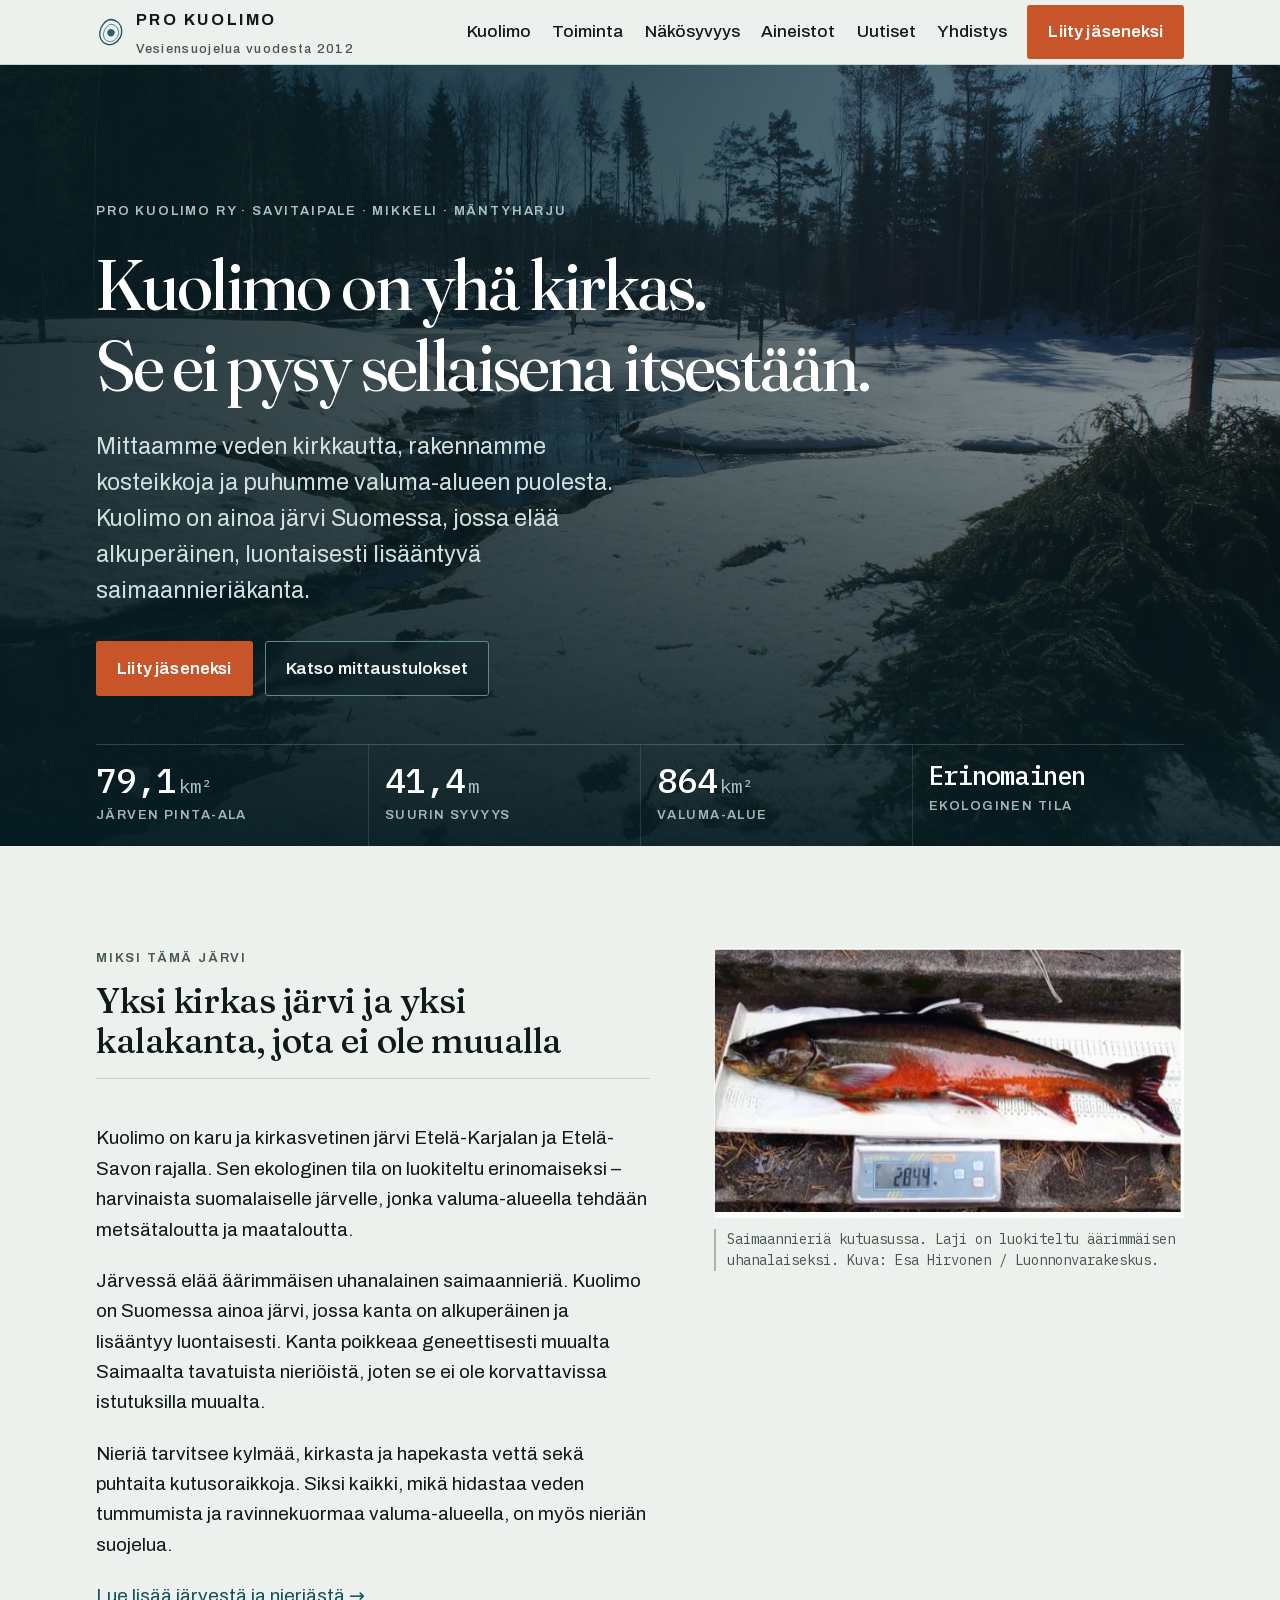
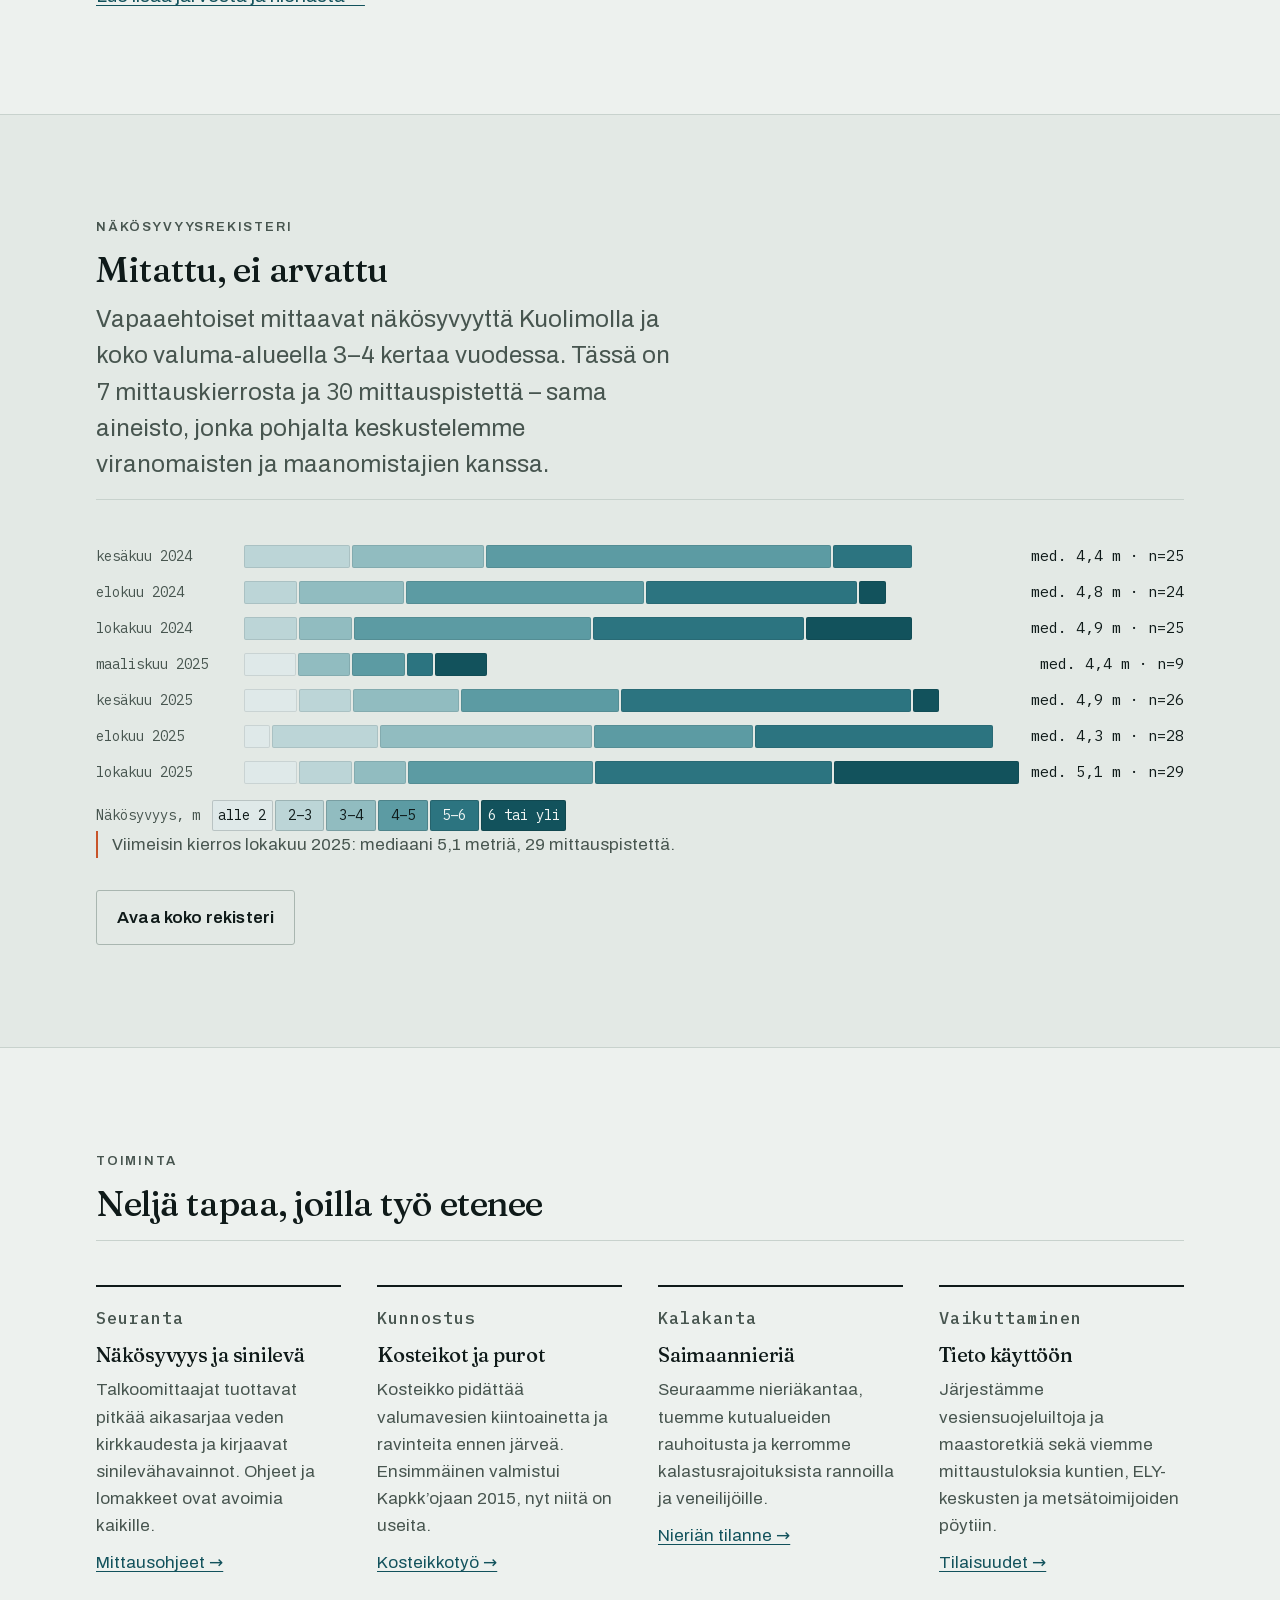
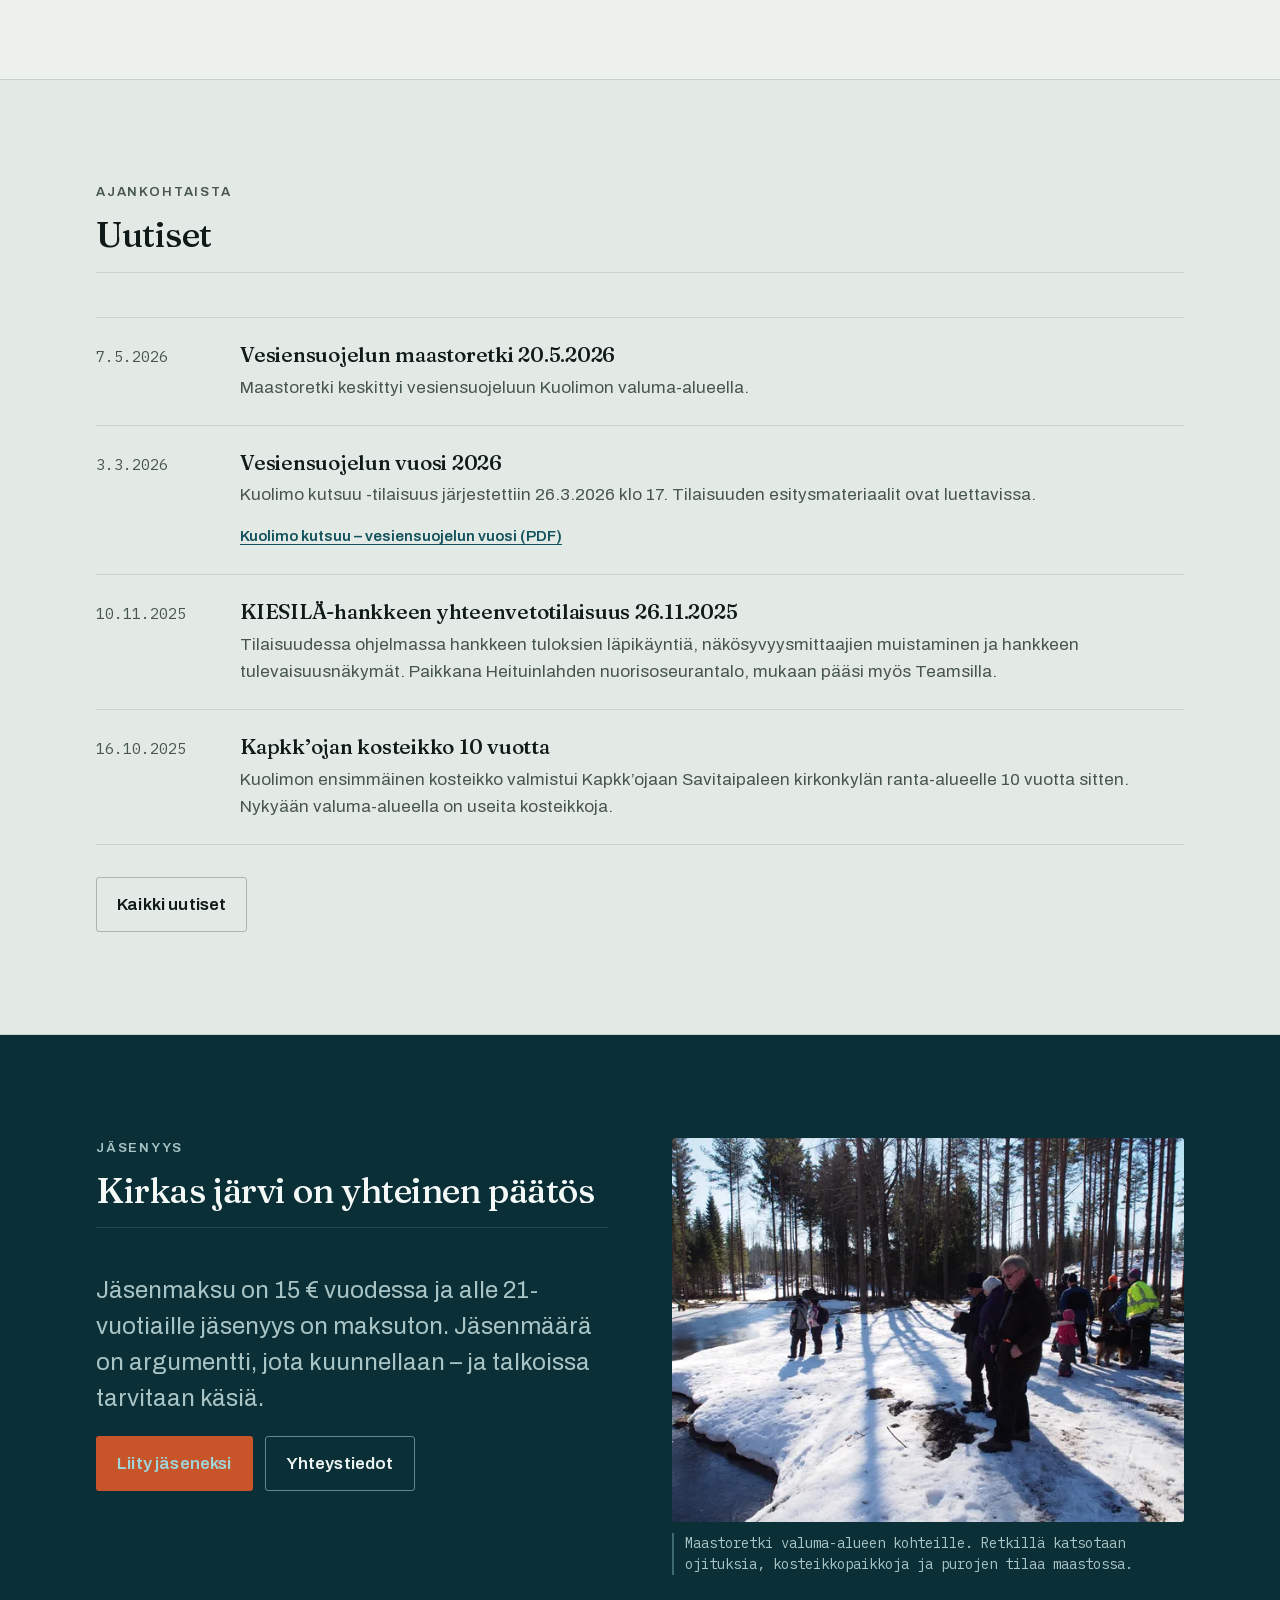
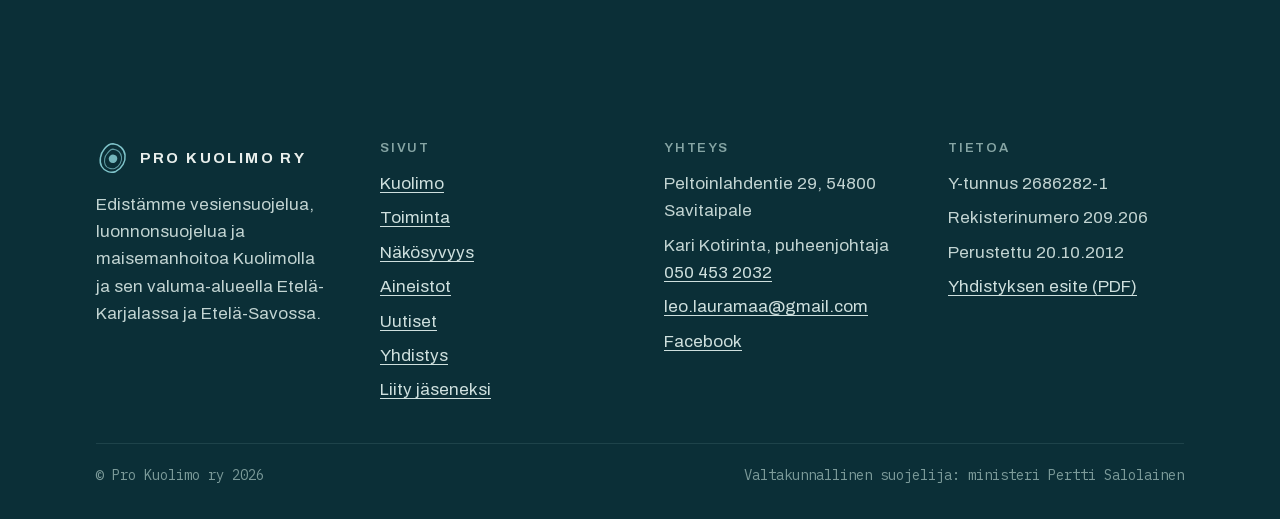
==== index.html @ 618afde6 "Uudistettu prokuolimo.fi staattisena sivustona Pro Kuolimo ry:n verkkosivusto toteutettu käsin kirjo" ====
<!doctype html>
<html lang="fi">
<head>
<meta charset="utf-8">
<meta name="viewport" content="width=device-width, initial-scale=1">
<title>Pro Kuolimo ry – vesiensuojelua Kuolimolla</title>
<meta name="description" content="Pro Kuolimo ry on vapaaehtoisyhdistys, joka mittaa, kunnostaa ja puolustaa Kuolimoa ja sen valuma-aluetta. Järvessä elää Suomen ainoa luontaisesti lisääntyvä alkuperäinen saimaannieriäkanta.">
<link rel="canonical" href="https://prokuolimo.fi/">
<meta name="theme-color" content="#edf1ee" media="(prefers-color-scheme: light)">
<meta name="theme-color" content="#0d1412" media="(prefers-color-scheme: dark)">
<meta property="og:type" content="website">
<meta property="og:locale" content="fi_FI">
<meta property="og:site_name" content="Pro Kuolimo ry">
<meta property="og:title" content="Pro Kuolimo ry – vesiensuojelua Kuolimolla">
<meta property="og:description" content="Mittaamme näkösyvyyttä, rakennamme kosteikkoja ja pidämme ääntä Kuolimon puolesta. Liity jäseneksi.">
<meta property="og:image" content="https://prokuolimo.fi/assets/img/og-kuva.jpg">
<meta property="og:url" content="https://prokuolimo.fi/">
<link rel="icon" href="assets/favicon.svg" type="image/svg+xml">
<link rel="preload" href="assets/fonts/fraunces-var-latin.woff2" as="font" type="font/woff2" crossorigin>
<link rel="preload" href="assets/fonts/archivo-var-latin.woff2" as="font" type="font/woff2" crossorigin>
<link rel="stylesheet" href="assets/css/site.css">
<script type="module" src="assets/js/site.js"></script>
<script type="module" src="assets/js/uutiset.js"></script>
<script type="module" src="assets/js/nakosyvyys.js"></script>
</head>
<body>
<site-header></site-header>
<noscript>
  <nav class="wrap noscript-nav" aria-label="Päävalikko">
    <a href="kuolimo.html">Kuolimo</a> ·
    <a href="toiminta.html">Toiminta</a> ·
    <a href="nakosyvyys.html">Näkösyvyys</a> ·
    <a href="aineistot.html">Aineistot</a> ·
    <a href="uutiset.html">Uutiset</a> ·
    <a href="yhdistys.html">Yhdistys</a> ·
    <a href="liity.html">Liity jäseneksi</a>
  </nav>
</noscript>

<main id="main">

  <section class="hero">
    <div class="hero__media">
      <img src="assets/img/puro-talvi-1600.webp"
           srcset="assets/img/puro-talvi-600.webp 600w, assets/img/puro-talvi-1000.webp 1000w, assets/img/puro-talvi-1600.webp 1600w"
           sizes="100vw" width="1600" height="1200"
           alt="Sula puro kiertää lumisen metsän läpi Kuolimon valuma-alueella." fetchpriority="high">
    </div>
    <div class="wrap hero__inner">
      <p class="label hero__eyebrow">Pro Kuolimo ry · Savitaipale · Mikkeli · Mäntyharju</p>
      <h1>Kuolimo on yhä kirkas.<br>Se ei pysy sellaisena itsestään.</h1>
      <p class="hero__lead">Mittaamme veden kirkkautta, rakennamme kosteikkoja ja puhumme
        valuma-alueen puolesta. Kuolimo on ainoa järvi Suomessa, jossa elää alkuperäinen,
        luontaisesti lisääntyvä saimaannieriäkanta.</p>
      <div class="btn-row">
        <a class="btn btn--primary" href="liity.html">Liity jäseneksi</a>
        <a class="btn btn--ghost" href="nakosyvyys.html">Katso mittaustulokset</a>
      </div>
    </div>
    <div class="wrap">
      <div class="readout">
        <div class="readout__cell">
          <p class="readout__value">79,1<small>km²</small></p>
          <span class="readout__key">Järven pinta-ala</span>
        </div>
        <div class="readout__cell">
          <p class="readout__value">41,4<small>m</small></p>
          <span class="readout__key">Suurin syvyys</span>
        </div>
        <div class="readout__cell">
          <p class="readout__value">864<small>km²</small></p>
          <span class="readout__key">Valuma-alue</span>
        </div>
        <div class="readout__cell">
          <p class="readout__value readout__value--word">Erinomainen</p>
          <span class="readout__key">Ekologinen tila</span>
        </div>
      </div>
    </div>
  </section>

  <section class="band">
    <div class="wrap split">
      <div class="stack">
        <div class="head">
          <p class="label">Miksi tämä järvi</p>
          <h2>Yksi kirkas järvi ja yksi kalakanta, jota ei ole muualla</h2>
        </div>
        <div class="prose">
          <p>Kuolimo on karu ja kirkasvetinen järvi Etelä-Karjalan ja Etelä-Savon rajalla.
            Sen ekologinen tila on luokiteltu erinomaiseksi – harvinaista suomalaiselle
            järvelle, jonka valuma-alueella tehdään metsätaloutta ja maataloutta.</p>
          <p>Järvessä elää äärimmäisen uhanalainen saimaannieriä. Kuolimo on Suomessa ainoa
            järvi, jossa kanta on alkuperäinen ja lisääntyy luontaisesti. Kanta poikkeaa
            geneettisesti muualta Saimaalta tavatuista nieriöistä, joten se ei ole
            korvattavissa istutuksilla muualta.</p>
          <p>Nieriä tarvitsee kylmää, kirkasta ja hapekasta vettä sekä puhtaita
            kutusoraikkoja. Siksi kaikki, mikä hidastaa veden tummumista ja
            ravinnekuormaa valuma-alueella, on myös nieriän suojelua.</p>
          <p><a href="kuolimo.html">Lue lisää järvestä ja nieriästä →</a></p>
        </div>
      </div>
      <figure class="figure reveal">
        <img src="assets/img/saimaannieria-1000.webp"
             srcset="assets/img/saimaannieria-600.webp 549w, assets/img/saimaannieria-1000.webp 1000w"
             sizes="(min-width: 52rem) 34vw, 100vw" width="549" height="315" loading="lazy"
             alt="Saimaannieriä kutuasussaan mittanauhan päällä, kylki hehkuu punaisena.">
        <figcaption>Saimaannieriä kutuasussa. Laji on luokiteltu äärimmäisen
          uhanalaiseksi. Kuva: Esa Hirvonen / Luonnonvarakeskus.</figcaption>
      </figure>
    </div>
  </section>

  <section class="band band--tint" id="mittaukset">
    <div class="wrap">
      <div class="head">
        <p class="label">Näkösyvyysrekisteri</p>
        <h2>Mitattu, ei arvattu</h2>
        <p class="lead">Vapaaehtoiset mittaavat näkösyvyyttä Kuolimolla ja koko valuma-alueella
          3–4 kertaa vuodessa. Tässä on <span class="num" data-ns-luku="kierroksia">7</span> mittauskierrosta
          ja <span class="num" data-ns-luku="pisteet">30</span> mittauspistettä – sama aineisto, jonka
          pohjalta keskustelemme viranomaisten ja maanomistajien kanssa.</p>
      </div>
      <div data-nakosyvyys-preview>
        <p class="status" data-status>Ladataan mittaustuloksia…</p>
        <noscript><p class="status">Mittaustulokset vaativat JavaScriptin.
          <a href="https://prokuolimo.fi/wp-content/uploads/2025/11/2025-11-19-Pro-Kuolimo-näkösyvyysmittaustulokset.pdf">Lataa tulokset PDF-muodossa.</a></p></noscript>
      </div>
      <p class="btn-row" style="margin-top:2rem">
        <a class="btn btn--ghost" href="nakosyvyys.html">Avaa koko rekisteri</a>
      </p>
    </div>
  </section>

  <section class="band">
    <div class="wrap">
      <div class="head">
        <p class="label">Toiminta</p>
        <h2>Neljä tapaa, joilla työ etenee</h2>
      </div>
      <div class="cols">
        <article class="card reveal">
          <p class="card__num">Seuranta</p>
          <h3>Näkösyvyys ja sinilevä</h3>
          <p>Talkoomittaajat tuottavat pitkää aikasarjaa veden kirkkaudesta ja kirjaavat
            sinilevähavainnot. Ohjeet ja lomakkeet ovat avoimia kaikille.</p>
          <p><a href="nakosyvyys.html">Mittausohjeet →</a></p>
        </article>
        <article class="card reveal">
          <p class="card__num">Kunnostus</p>
          <h3>Kosteikot ja purot</h3>
          <p>Kosteikko pidättää valumavesien kiintoainetta ja ravinteita ennen järveä.
            Ensimmäinen valmistui Kapkk’ojaan 2015, nyt niitä on useita.</p>
          <p><a href="toiminta.html#kosteikot">Kosteikkotyö →</a></p>
        </article>
        <article class="card reveal">
          <p class="card__num">Kalakanta</p>
          <h3>Saimaannieriä</h3>
          <p>Seuraamme nieriäkantaa, tuemme kutualueiden rauhoitusta ja kerromme
            kalastusrajoituksista rannoilla ja veneilijöille.</p>
          <p><a href="kuolimo.html#nieria">Nieriän tilanne →</a></p>
        </article>
        <article class="card reveal">
          <p class="card__num">Vaikuttaminen</p>
          <h3>Tieto käyttöön</h3>
          <p>Järjestämme vesiensuojeluiltoja ja maastoretkiä sekä viemme mittaustuloksia
            kuntien, ELY-keskusten ja metsätoimijoiden pöytiin.</p>
          <p><a href="toiminta.html">Tilaisuudet →</a></p>
        </article>
      </div>
    </div>
  </section>

  <section class="band band--tint">
    <div class="wrap">
      <div class="head">
        <p class="label">Ajankohtaista</p>
        <h2>Uutiset</h2>
      </div>
      <div data-news data-limit="4">
        <p class="status" data-status>Ladataan uutisia…</p>
        <noscript><p class="status">Uutislista vaatii JavaScriptin.</p></noscript>
      </div>
      <p class="btn-row" style="margin-top:2rem">
        <a class="btn btn--ghost" href="uutiset.html">Kaikki uutiset</a>
      </p>
    </div>
  </section>

  <section class="band band--deep">
    <div class="wrap split split--even">
      <div class="stack">
        <div class="head head--deep">
          <p class="label">Jäsenyys</p>
          <h2>Kirkas järvi on yhteinen päätös</h2>
        </div>
        <p class="lead">Jäsenmaksu on 15 € vuodessa ja alle 21-vuotiaille jäsenyys on maksuton.
          Jäsenmäärä on argumentti, jota kuunnellaan – ja talkoissa tarvitaan käsiä.</p>
        <div class="btn-row">
          <a class="btn btn--primary" href="liity.html">Liity jäseneksi</a>
          <a class="btn btn--ghost" href="yhdistys.html">Yhteystiedot</a>
        </div>
      </div>
      <figure class="figure">
        <img src="assets/img/maastoretki-1000.webp"
             srcset="assets/img/maastoretki-600.webp 600w, assets/img/maastoretki-1000.webp 1000w, assets/img/maastoretki-1600.webp 1600w"
             sizes="(min-width: 52rem) 44vw, 100vw" width="1000" height="750" loading="lazy"
             alt="Ryhmä ihmisiä keväthangella puron varrella maastoretkellä.">
        <figcaption>Maastoretki valuma-alueen kohteille. Retkillä katsotaan
          ojituksia, kosteikkopaikkoja ja purojen tilaa maastossa.</figcaption>
      </figure>
    </div>
  </section>

</main>
<site-footer></site-footer>
</body>
</html>
---- assets/css/site.css ----
@charset "UTF-8";
/* ==========================================================================
   Pro Kuolimo ry – tyylit
   Suunnitteluperiaate: "mittauspöytäkirja". Fraunces antaa äänen, Archivo
   välittää tiedon, IBM Plex Mono esittää mitatut luvut. Väripaletti on
   yhden sävyn (vesi) sarja; nieriän kutuväri on ainoa korostus.
   ========================================================================== */

/* --- Kirjasimet ---------------------------------------------------------- */
@font-face {
  font-family: Fraunces;
  src: url("../fonts/fraunces-var-latin.woff2") format("woff2");
  font-weight: 300 900;
  font-display: swap;
  unicode-range: U+0000-00FF, U+0131, U+0152-0153, U+02BB-02BC, U+02C6, U+02DA,
    U+02DC, U+0304, U+0308, U+0329, U+2000-206F, U+20AC, U+2122, U+2191, U+2193,
    U+2212, U+2215, U+FEFF, U+FFFD;
}
@font-face {
  font-family: Fraunces;
  src: url("../fonts/fraunces-var-latinext.woff2") format("woff2");
  font-weight: 300 900;
  font-display: swap;
  unicode-range: U+0100-02BA, U+02BD-02C5, U+02C7-02CC, U+02CE-02D7, U+02DD-02FF,
    U+0304-0308, U+0329, U+1D00-1DBF, U+1E00-1E9F, U+1EF2-1EFF, U+2020, U+20A0-20AB,
    U+20AD-20C0, U+2113, U+2C60-2C7F, U+A720-A7FF;
}
@font-face {
  font-family: Archivo;
  src: url("../fonts/archivo-var-latin.woff2") format("woff2");
  font-weight: 400 700;
  font-display: swap;
  unicode-range: U+0000-00FF, U+0131, U+0152-0153, U+02BB-02BC, U+02C6, U+02DA,
    U+02DC, U+0304, U+0308, U+0329, U+2000-206F, U+20AC, U+2122, U+2191, U+2193,
    U+2212, U+2215, U+FEFF, U+FFFD;
}
@font-face {
  font-family: Archivo;
  src: url("../fonts/archivo-var-latinext.woff2") format("woff2");
  font-weight: 400 700;
  font-display: swap;
  unicode-range: U+0100-02BA, U+02BD-02C5, U+02C7-02CC, U+02CE-02D7, U+02DD-02FF,
    U+0304-0308, U+0329, U+1D00-1DBF, U+1E00-1E9F, U+1EF2-1EFF, U+2020, U+20A0-20AB,
    U+20AD-20C0, U+2113, U+2C60-2C7F, U+A720-A7FF;
}
@font-face {
  font-family: "Plex Mono";
  src: url("../fonts/plexmono-400-latin.woff2") format("woff2");
  font-weight: 400;
  font-display: swap;
  unicode-range: U+0000-00FF, U+0131, U+0152-0153, U+02BB-02BC, U+02C6, U+02DA,
    U+02DC, U+0304, U+0308, U+0329, U+2000-206F, U+20AC, U+2122, U+2191, U+2193,
    U+2212, U+2215, U+FEFF, U+FFFD;
}
@font-face {
  font-family: "Plex Mono";
  src: url("../fonts/plexmono-400-latinext.woff2") format("woff2");
  font-weight: 400;
  font-display: swap;
  unicode-range: U+0100-02BA, U+02BD-02C5, U+02C7-02CC, U+02CE-02D7, U+02DD-02FF,
    U+0304-0308, U+0329, U+1D00-1DBF, U+1E00-1E9F, U+1EF2-1EFF, U+2020, U+20A0-20AB,
    U+20AD-20C0, U+2113, U+2C60-2C7F, U+A720-A7FF;
}
@font-face {
  font-family: "Plex Mono";
  src: url("../fonts/plexmono-500-latin.woff2") format("woff2");
  font-weight: 500;
  font-display: swap;
  unicode-range: U+0000-00FF, U+0131, U+0152-0153, U+02BB-02BC, U+02C6, U+02DA,
    U+02DC, U+0304, U+0308, U+0329, U+2000-206F, U+20AC, U+2122, U+2191, U+2193,
    U+2212, U+2215, U+FEFF, U+FFFD;
}
@font-face {
  font-family: "Plex Mono";
  src: url("../fonts/plexmono-500-latinext.woff2") format("woff2");
  font-weight: 500;
  font-display: swap;
  unicode-range: U+0100-02BA, U+02BD-02C5, U+02C7-02CC, U+02CE-02D7, U+02DD-02FF,
    U+0304-0308, U+0329, U+1D00-1DBF, U+1E00-1E9F, U+1EF2-1EFF, U+2020, U+20A0-20AB,
    U+20AD-20C0, U+2113, U+2C60-2C7F, U+A720-A7FF;
}

/* --- Muuttujat ---------------------------------------------------------- */
:root {
  color-scheme: light dark;

  --paper: #edf1ee;
  --paper-2: #e3e9e5;
  --paper-3: #d9e1dd;
  --ink: #0f1a19;
  --ink-2: #47554f;
  --rule: #c8d2cd;
  --rule-strong: #a9b6b0;

  --water: #12525c;
  --water-hi: #0b2f37;
  --water-tint: #dfe9e9;
  --moss: #56712f;
  --nieria: #a8471f;
  --nieria-bright: #c8542a;

  /* Näkösyvyyden sävysarja, vaalea tila. Tumma = kirkkaampi vesi. */
  --b1: #dfe9e9;
  --b2: #bcd5d7;
  --b3: #91bcc0;
  --b4: #5c9ba3;
  --b5: #2c7480;
  --b6: #12525c;
  --b-on-light: #0f1a19;
  --b-on-dark: #f2f6f4;
  --b1-fg: var(--b-on-light);
  --b2-fg: var(--b-on-light);
  --b3-fg: var(--b-on-light);
  --b4-fg: var(--b-on-light);
  --b5-fg: var(--b-on-dark);
  --b6-fg: var(--b-on-dark);

  --serif: Fraunces, "Iowan Old Style", Palatino, Georgia, serif;
  --sans: Archivo, system-ui, -apple-system, "Segoe UI", Roboto, sans-serif;
  --mono: "Plex Mono", ui-monospace, "SF Mono", Menlo, Consolas, monospace;

  /* Kokoportaikko on mitoitettu iäkkäämmälle lukijalle: leipäteksti 19 px ja
     pienin käytetty koko 14 px. Sujuvien kokojen keskiarvossa on aina
     rem-osa, jotta otsikot kasvavat myös silloin, kun käyttäjä suurentaa
     selaimen fonttikokoa – pelkkä vw jäisi käyttäjän asetuksesta riippumatta
     samaksi. */
  --fs-display: clamp(2.5rem, 1.65rem + 3.7vw, 4.5rem);
  --fs-h1: clamp(2.05rem, 1.45rem + 2.4vw, 3.05rem);
  --fs-h2: clamp(1.6rem, 1.25rem + 1.5vw, 2.25rem);
  --fs-h3: 1.35rem;
  --fs-body: 1.1875rem;
  --fs-small: 1.0625rem;
  --fs-micro: 0.875rem;
  --fs-label: 0.8125rem;

  --wrap: 74rem;
  --prose: 36rem;
  --gutter: clamp(1.25rem, 5vw, 3rem);
  --band-space: clamp(3.5rem, 8vw, 6.5rem);
  --radius: 3px;
  --shadow: 0 1px 2px rgb(11 47 55 / 6%), 0 8px 24px -12px rgb(11 47 55 / 18%);
}

@media (prefers-color-scheme: dark) {
  :root {
    --paper: #0d1412;
    --paper-2: #131c1a;
    --paper-3: #1a2523;
    --ink: #e8ece7;
    --ink-2: #9aa8a2;
    --rule: #26332e;
    --rule-strong: #3a4a44;

    --water: #6fb4bb;
    --water-hi: #071c21;
    --water-tint: #132a2c;
    --moss: #9ab86a;
    --nieria: #e8916a;
    --nieria-bright: #ef9c76;

    --b1: #1b2b2c;
    --b2: #23474b;
    --b3: #2f6a71;
    --b4: #479098;
    --b5: #6fb4bb;
    --b6: #a3d5d9;
    --b-on-light: #08181a;
    --b-on-dark: #e8ece7;
    --b1-fg: var(--b-on-dark);
    --b2-fg: var(--b-on-dark);
    --b3-fg: var(--b-on-dark);
    --b4-fg: var(--b-on-light);
    --b5-fg: var(--b-on-light);
    --b6-fg: var(--b-on-light);

    --shadow: 0 1px 2px rgb(0 0 0 / 40%), 0 8px 24px -12px rgb(0 0 0 / 60%);
  }
}

/* --- Perusta ------------------------------------------------------------ */
*,
*::before,
*::after {
  box-sizing: border-box;
}

html {
  /* Huom. text-size-adjust on jätetty tarkoituksella määrittelemättä.
     Arvo 100% estäisi Android-Chromen käyttäjäasetuksen "tekstin koko",
     eikä iOS kasvata tekstiä automaattisesti, koska sivulla on
     width=device-width -viewport. Näin selaimen fonttikoon säätö toimii. */
  scroll-behavior: smooth;
  scroll-padding-top: 6rem;
}

body {
  margin: 0;
  background: var(--paper);
  color: var(--ink);
  font-family: var(--sans);
  font-size: var(--fs-body);
  line-height: 1.6;
  overflow-wrap: anywhere;
  font-synthesis-weight: none;
  -webkit-font-smoothing: antialiased;
}

img,
svg {
  max-width: 100%;
  height: auto;
  display: block;
}

a {
  color: var(--water);
  text-decoration-thickness: 1px;
  text-underline-offset: 0.18em;
}

a:hover {
  color: var(--nieria);
}

:focus-visible {
  outline: 2px solid var(--nieria-bright);
  outline-offset: 2px;
  border-radius: 2px;
}

h1,
h2,
h3,
h4 {
  font-family: var(--serif);
  font-weight: 500;
  font-variation-settings: "opsz" 48, "SOFT" 24, "WONK" 0;
  line-height: 1.12;
  letter-spacing: -0.012em;
  text-wrap: balance;
  margin: 0;
}

h1 {
  font-size: var(--fs-h1);
}
h2 {
  font-size: var(--fs-h2);
}
h3 {
  font-size: var(--fs-h3);
  font-variation-settings: "opsz" 18, "SOFT" 20, "WONK" 0;
  line-height: 1.25;
}

p {
  margin: 0;
}

/* Mitatut luvut, päivämäärät ja tunnukset ovat aina mittarin äänellä. */
.num {
  font-family: var(--mono);
  font-variant-numeric: tabular-nums;
  font-feature-settings: "zero" 1;
  letter-spacing: -0.02em;
}

.label {
  font-family: var(--sans);
  font-size: var(--fs-label);
  font-weight: 600;
  letter-spacing: 0.14em;
  text-transform: uppercase;
  color: var(--ink-2);
  margin: 0;
}

.lead {
  font-size: clamp(1.25rem, 1.1rem + 0.7vw, 1.5rem);
  line-height: 1.5;
  color: var(--ink-2);
}

.skip {
  position: absolute;
  left: -9999px;
  top: 0;
  z-index: 100;
  background: var(--nieria-bright);
  color: #fff;
  padding: 0.6rem 1rem;
  font-weight: 600;
}
.skip:focus {
  left: 0;
}

/* --- Rakenne ------------------------------------------------------------ */
.wrap {
  width: 100%;
  max-width: var(--wrap);
  margin-inline: auto;
  padding-inline: var(--gutter);
}

.band {
  padding-block: var(--band-space);
}

.band--tight {
  padding-block: clamp(2.25rem, 5vw, 3.5rem);
}

.band--tint {
  background: var(--paper-2);
}

.band--deep {
  background: var(--water-hi);
  color: #e9efec;
}

.band--deep h1,
.band--deep h2,
.band--deep h3 {
  color: #f4f8f6;
}

.band--deep .label,
.band--deep .lead {
  color: #a9c4c4;
}

.band--deep a {
  color: #9fd4d8;
}

.band--deep a:hover {
  color: var(--nieria-bright);
}

.band + .band--tint,
.band--tint + .band {
  border-top: 1px solid var(--rule);
}

/* Tummalla vesipohjalla samat komponentit tarvitsevat vaaleat sävyt. */
.band--deep .figure figcaption,
.band--deep .note,
.band--deep .status,
.band--deep .card p {
  color: #a9c4c4;
}

.band--deep .figure figcaption {
  border-left-color: #3d6a70;
}

.band--deep .card {
  border-top-color: #7fc4ca;
}

.band--deep .facts,
.band--deep .facts > div {
  border-color: #1e434a;
}

.band--deep .facts dt {
  color: #9fb8b7;
}

.pagehead a {
  color: #9fd4d8;
}

.pagehead a:hover {
  color: var(--nieria-bright);
}

.prose {
  max-width: var(--prose);
}

.prose {
  hyphens: auto;
}

.prose > * + * {
  margin-top: 1.1em;
}

.prose h2,
.prose h3 {
  margin-top: 2em;
}

.prose ul,
.prose ol {
  padding-left: 1.2em;
}

.prose li + li {
  margin-top: 0.4em;
}

/* Osion otsikkorivi: pieni tunniste + otsikko + hiusviiva. */
.head {
  display: grid;
  gap: 0.7rem;
  padding-bottom: 1.1rem;
  border-bottom: 1px solid var(--rule);
  margin-bottom: clamp(1.75rem, 4vw, 2.75rem);
}

.head--deep {
  border-bottom-color: #24484f;
}

.head > .lead {
  max-width: var(--prose);
}

/* --- Painikkeet --------------------------------------------------------- */
.btn {
  display: inline-flex;
  align-items: center;
  gap: 0.5rem;
  padding: 0.8rem 1.25rem;
  font-family: var(--sans);
  font-size: var(--fs-small);
  font-weight: 600;
  letter-spacing: 0.01em;
  text-decoration: none;
  border: 1px solid transparent;
  border-radius: var(--radius);
  cursor: pointer;
  transition: background-color 0.15s, border-color 0.15s, color 0.15s;
}

.btn--primary {
  background: var(--nieria-bright);
  color: #fff;
}

.btn--primary:hover {
  background: var(--nieria);
  color: #fff;
}

.btn--ghost {
  border-color: var(--rule-strong);
  color: var(--ink);
  background: transparent;
}

.btn--ghost:hover {
  border-color: var(--ink);
  color: var(--ink);
  background: var(--paper-3);
}

.band--deep .btn--ghost,
.hero .btn--ghost,
.pagehead .btn--ghost {
  border-color: #5d8a90;
  color: #eef4f2;
}

.band--deep .btn--ghost:hover,
.hero .btn--ghost:hover,
.pagehead .btn--ghost:hover {
  border-color: #9fd4d8;
  color: #fff;
  background: rgb(255 255 255 / 8%);
}

/* Hero-painike on valokuvan päällä, joten se tarvitsee oman pohjansa. */
.hero .btn--ghost {
  background: rgb(6 28 33 / 42%);
  backdrop-filter: blur(2px);
}

.hero .btn--ghost:hover {
  background: rgb(6 28 33 / 62%);
}

.btn-row {
  display: flex;
  flex-wrap: wrap;
  gap: 0.75rem;
}

/* --- Yläpalkki ---------------------------------------------------------- */
.topbar {
  position: sticky;
  top: 0;
  z-index: 40;
  background: color-mix(in srgb, var(--paper) 88%, transparent);
  backdrop-filter: saturate(1.4) blur(10px);
  border-bottom: 1px solid var(--rule);
}

.topbar__inner {
  display: flex;
  flex-wrap: wrap;
  align-items: center;
  gap: 1rem;
  min-height: 4rem;
}

.brand {
  display: inline-flex;
  align-items: center;
  gap: 0.6rem;
  text-decoration: none;
  color: var(--ink);
  margin-right: auto;
  min-width: 0;
}

.brand__mark {
  width: 30px;
  height: 30px;
  flex: none;
  color: var(--water);
}

.brand__name {
  font-family: var(--sans);
  font-size: 1rem;
  font-weight: 700;
  letter-spacing: 0.16em;
  text-transform: uppercase;
  line-height: 1;
}

.brand__sub {
  display: block;
  font-size: 0.8125rem;
  font-weight: 500;
  letter-spacing: 0.1em;
  color: var(--ink-2);
  margin-top: 0.25rem;
}

@media (max-width: 26rem) {
  .brand__sub {
    display: none;
  }
}

.nav {
  display: flex;
  flex-wrap: wrap;
  align-items: center;
  gap: 0.15rem;
}

.nav__link {
  padding: 0.55rem 0.6rem;
  font-size: var(--fs-small);
  font-weight: 500;
  color: var(--ink);
  text-decoration: none;
  border-radius: var(--radius);
  white-space: nowrap;
}

.nav__link:hover {
  background: var(--paper-3);
  color: var(--ink);
}

.nav__link[aria-current="page"] {
  color: var(--water);
  font-weight: 700;
  box-shadow: inset 0 -2px 0 var(--nieria-bright);
}

.nav__cta {
  margin-left: 0.5rem;
}

.nav-toggle {
  display: none;
  align-items: center;
  gap: 0.45rem;
  padding: 0.5rem 0.7rem;
  font-family: var(--sans);
  font-size: 0.9375rem;
  font-weight: 600;
  letter-spacing: 0.08em;
  text-transform: uppercase;
  background: transparent;
  color: var(--ink);
  border: 1px solid var(--rule-strong);
  border-radius: var(--radius);
  cursor: pointer;
}

.nav-toggle__bars {
  display: grid;
  gap: 3px;
  width: 14px;
}

.nav-toggle__bars i {
  display: block;
  height: 1.5px;
  background: currentcolor;
}

@media (max-width: 64rem) {
  .nav-toggle {
    display: inline-flex;
  }

  .nav {
    display: none;
    position: absolute;
    inset-inline: 0;
    top: 100%;
    flex-direction: column;
    align-items: stretch;
    gap: 0;
    padding: 0.5rem var(--gutter) 1.25rem;
    background: var(--paper);
    border-bottom: 1px solid var(--rule);
    box-shadow: var(--shadow);
  }

  .nav[data-open="true"] {
    display: flex;
  }

  .nav__link {
    padding: 0.8rem 0.25rem;
    font-size: 1.1875rem;
    border-bottom: 1px solid var(--rule);
    border-radius: 0;
  }

  .nav__link[aria-current="page"] {
    box-shadow: none;
    border-left: 3px solid var(--nieria-bright);
    padding-left: 0.7rem;
  }

  .nav__cta {
    margin: 1rem 0 0;
    justify-content: center;
  }
}

.noscript-nav {
  padding: 0.75rem 0;
  font-size: var(--fs-small);
}

/* --- Hero --------------------------------------------------------------- */
.hero {
  position: relative;
  isolation: isolate;
  background: var(--water-hi);
  color: #eef4f2;
  overflow: clip;
}

.hero__media {
  position: absolute;
  inset: 0;
  z-index: -2;
}

.hero__media img {
  width: 100%;
  height: 100%;
  object-fit: cover;
  object-position: 50% 62%;
}

.hero::after {
  content: "";
  position: absolute;
  inset: 0;
  z-index: -1;
  background: linear-gradient(
      100deg,
      rgb(6 28 33 / 88%) 0%,
      rgb(6 28 33 / 72%) 42%,
      rgb(6 28 33 / 40%) 100%
    ),
    linear-gradient(to top, rgb(6 28 33 / 85%) 0%, rgb(6 28 33 / 0%) 55%);
}

.hero__inner {
  padding-block: clamp(4rem, 12vw, 8.5rem) clamp(2rem, 4vw, 3rem);
}

.hero__eyebrow {
  color: #a9c4c4;
  margin-bottom: 1.4rem;
}

.hero h1 {
  font-size: var(--fs-display);
  font-variation-settings: "opsz" 120, "SOFT" 28, "WONK" 0;
  font-weight: 450;
  letter-spacing: -0.022em;
  max-width: 30ch;
  color: #fff;
}

.hero h1 em {
  font-style: normal;
  color: #ffd0b8;
}

.hero__lead {
  max-width: 44ch;
  margin-top: 1.5rem;
  font-size: clamp(1.2rem, 1.05rem + 0.7vw, 1.45rem);
  line-height: 1.55;
  color: #cfe0de;
}

.hero .btn-row {
  margin-top: 2rem;
}

/* Mittarivi hero-kuvan alla: järven tunnusluvut mittarin äänellä. */
.readout {
  border-top: 1px solid rgb(255 255 255 / 18%);
  display: grid;
  grid-template-columns: repeat(auto-fit, minmax(min(9.5rem, 100%), 1fr));
}

.readout__cell {
  padding: 1.1rem 0 1.25rem;
  border-left: 1px solid rgb(255 255 255 / 12%);
  padding-left: 1rem;
}

.readout__cell:first-child {
  border-left: 0;
  padding-left: 0;
}

.readout__value {
  font-family: var(--mono);
  font-size: clamp(1.5rem, 1.1rem + 1.7vw, 2.15rem);
  font-weight: 500;
  line-height: 1;
  color: #fff;
  letter-spacing: -0.03em;
}

.readout__value small {
  font-size: 0.55em;
  font-weight: 400;
  color: #a9c4c4;
  margin-left: 0.15em;
  letter-spacing: 0;
}

/* Kahden sarakkeen ladonnassa erottimet piirretään riveittäin, jotta
   toisen rivin ensimmäinen luku ei näytä sisennetyltä. */
@media (max-width: 40rem) {
  .readout {
    grid-template-columns: repeat(2, minmax(0, 1fr));
  }
  .readout__cell:nth-child(odd) {
    border-left: 0;
    padding-left: 0;
  }
  .readout__cell:nth-child(n + 3) {
    border-top: 1px solid rgb(255 255 255 / 12%);
    padding-top: 1rem;
  }
}

.readout__key {
  display: block;
  margin-top: 0.5rem;
  font-size: 0.8125rem;
  font-weight: 600;
  letter-spacing: 0.11em;
  text-transform: uppercase;
  color: #9fb8b7;
}

/* overflow-wrap: anywhere on leipätekstin turva, mutta lyhyet tunnisteet,
   painikkeiden tekstit ja mitatut luvut eivät saa katketa keskeltä sanaa. */
.nav-toggle,
.brand__name,
.label,
.num,
.readout__value,
.round__stat,
.tier__price,
.record td,
.record th {
  overflow-wrap: normal;
  hyphens: none;
}

/* Sanamuotoinen lukema ei tarvitse samaa optista kokoa kuin numero. */
.readout__value--word {
  font-size: clamp(1.15rem, 0.9rem + 1vw, 1.6rem);
}

/* Sivun sisäotsikko ilman kuvaa. */
.pagehead {
  background: var(--water-hi);
  color: #e9efec;
  padding-block: clamp(2.75rem, 7vw, 4.5rem);
}

.pagehead .label {
  color: #a9c4c4;
}

.pagehead h1 {
  color: #fff;
  margin-top: 0.9rem;
  max-width: 26ch;
  font-variation-settings: "opsz" 72, "SOFT" 26, "WONK" 0;
}

.pagehead .lead {
  color: #cfe0de;
  max-width: 48ch;
  margin-top: 1.1rem;
}

/* --- Kuvat -------------------------------------------------------------- */
.figure {
  margin: 0;
}

.figure img {
  width: 100%;
  border-radius: var(--radius);
}

.figure figcaption {
  margin-top: 0.7rem;
  font-family: var(--mono);
  font-size: var(--fs-micro);
  line-height: 1.5;
  color: var(--ink-2);
  padding-left: 0.7rem;
  border-left: 2px solid var(--rule-strong);
}

/* --- Palstat ------------------------------------------------------------ */
.split {
  display: grid;
  gap: clamp(2rem, 5vw, 4rem);
  align-items: start;
}

@media (min-width: 52rem) {
  .split {
    grid-template-columns: minmax(0, 1fr) minmax(0, 0.85fr);
  }
  .split--even {
    grid-template-columns: repeat(2, minmax(0, 1fr));
  }
  .split--flip > :first-child {
    order: 2;
  }
}

.cols {
  display: grid;
  gap: clamp(1.5rem, 3vw, 2.25rem);
  grid-template-columns: repeat(auto-fit, minmax(min(15rem, 100%), 1fr));
}

/* --- Kortit ------------------------------------------------------------- */
.card {
  display: flex;
  flex-direction: column;
  gap: 0.6rem;
  padding-top: 1.1rem;
  border-top: 2px solid var(--ink);
}

.card h3 {
  font-size: 1.25rem;
}

.card p {
  color: var(--ink-2);
  font-size: var(--fs-small);
}

.card ul {
  margin: 0;
  padding-left: 1.1em;
  font-size: var(--fs-small);
  color: var(--ink-2);
}

.card li + li {
  margin-top: 0.35em;
}

.card__num {
  font-family: var(--mono);
  font-size: var(--fs-micro);
  font-weight: 500;
  color: var(--nieria);
  letter-spacing: 0.06em;
}

/* --- Faktalista (määritelmälista) --------------------------------------- */
.facts {
  margin: 0;
  border-top: 1px solid var(--rule);
}

.facts > div {
  display: grid;
  grid-template-columns: minmax(0, 12rem) 1fr;
  gap: 0.5rem 1.5rem;
  padding: 0.7rem 0;
  border-bottom: 1px solid var(--rule);
}

.facts dt {
  font-size: var(--fs-small);
  font-weight: 600;
  color: var(--ink-2);
}

.facts dd {
  margin: 0;
  font-size: var(--fs-small);
}

.facts dd .num {
  font-size: 1rem;
}

@media (max-width: 34rem) {
  .facts > div {
    grid-template-columns: 1fr;
    gap: 0.15rem;
  }
}

/* --- Uutiset ------------------------------------------------------------ */
.newslist {
  list-style: none;
  margin: 0;
  padding: 0;
  border-top: 1px solid var(--rule);
}

.newslist > li {
  border-bottom: 1px solid var(--rule);
}

.news {
  display: grid;
  gap: 0.4rem 2rem;
  padding: 1.5rem 0;
}

@media (min-width: 46rem) {
  .news {
    grid-template-columns: minmax(0, 7rem) 1fr;
  }
}

.news__date {
  font-family: var(--mono);
  font-size: 0.9375rem;
  color: var(--ink-2);
  padding-top: 0.2rem;
  white-space: nowrap;
}

.news__title {
  font-size: 1.3rem;
  font-variation-settings: "opsz" 20, "SOFT" 22, "WONK" 0;
}

.news__body {
  color: var(--ink-2);
  font-size: var(--fs-small);
  margin-top: 0.35rem;
}

.news__links {
  display: flex;
  flex-wrap: wrap;
  gap: 0.4rem 1.1rem;
  margin-top: 0.7rem;
  padding: 0;
  list-style: none;
}

.news__links a {
  font-size: 0.9375rem;
  font-weight: 600;
}

/* --- Aineistohaku ------------------------------------------------------- */
.filters {
  display: flex;
  flex-wrap: wrap;
  gap: 0.75rem;
  align-items: end;
  margin-bottom: 1.75rem;
}

.field {
  display: grid;
  gap: 0.35rem;
  min-width: 0;
  flex: 1 1 14rem;
}

.field > span {
  font-size: var(--fs-label);
  font-weight: 600;
  letter-spacing: 0.12em;
  text-transform: uppercase;
  color: var(--ink-2);
}

.field input,
.field select {
  font-family: var(--sans);
  font-size: var(--fs-small);
  padding: 0.55rem 0.7rem;
  color: var(--ink);
  background: var(--paper);
  border: 1px solid var(--rule-strong);
  border-radius: var(--radius);
  min-width: 0;
  width: 100%;
  max-width: 22rem;
}

.filters__count {
  font-family: var(--mono);
  font-size: 0.9375rem;
  color: var(--ink-2);
  margin-left: auto;
  padding-bottom: 0.55rem;
}

.doclist {
  display: grid;
  gap: 2.25rem;
}

.docgroup h3 {
  padding-bottom: 0.6rem;
  border-bottom: 2px solid var(--ink);
}

.docgroup ul {
  list-style: none;
  margin: 0;
  padding: 0;
}

.docgroup li {
  border-bottom: 1px solid var(--rule);
}

.doc {
  display: flex;
  flex-wrap: wrap;
  align-items: baseline;
  gap: 0.3rem 0.8rem;
  padding: 0.7rem 0;
  text-decoration: none;
  color: var(--ink);
}

.doc:hover {
  color: var(--nieria);
}

.doc__name {
  flex: 1 1 20rem;
  min-width: 0;
  font-size: var(--fs-small);
  text-decoration: underline;
  text-decoration-color: var(--rule-strong);
  text-underline-offset: 0.18em;
}

.doc:hover .doc__name {
  text-decoration-color: currentcolor;
}

.doc__meta {
  font-family: var(--mono);
  font-size: 0.8125rem;
  letter-spacing: 0.06em;
  text-transform: uppercase;
  color: var(--ink-2);
  border: 1px solid var(--rule-strong);
  border-radius: 2px;
  padding: 0.05rem 0.35rem;
}

/* --- Näkösyvyysrekisteri (sivuston tunnuselementti) -------------------- */
.recordwrap {
  overflow-x: auto;
  overscroll-behavior-x: contain;
  margin-top: 1rem;
  border: 1px solid var(--rule);
  border-radius: var(--radius);
  background: var(--paper);
}

.record {
  border-collapse: separate;
  border-spacing: 2px;
  width: 100%;
  font-family: var(--mono);
  font-size: 0.9375rem;
  padding: 2px;
}

.record th {
  font-weight: 500;
  color: var(--ink-2);
  font-size: 0.8125rem;
  letter-spacing: 0.05em;
  text-transform: uppercase;
  padding: 0.4rem 0.5rem;
  text-align: center;
  white-space: nowrap;
}

.record thead th {
  vertical-align: bottom;
  border-bottom: 1px solid var(--rule);
}

.record tbody th {
  position: sticky;
  left: 0;
  background: var(--paper);
  text-align: left;
  font-weight: 500;
  color: var(--ink);
  font-size: var(--fs-micro);
  letter-spacing: 0.04em;
  padding-right: 0.75rem;
  z-index: 1;
}

.record td {
  padding: 0.4rem 0.3rem;
  text-align: center;
  min-width: 3.4rem;
  border-radius: 2px;
  font-variant-numeric: tabular-nums;
  cursor: default;
}

.record td[data-bin="1"] { background: var(--b1); color: var(--b1-fg); }
.record td[data-bin="2"] { background: var(--b2); color: var(--b2-fg); }
.record td[data-bin="3"] { background: var(--b3); color: var(--b3-fg); }
.record td[data-bin="4"] { background: var(--b4); color: var(--b4-fg); }
.record td[data-bin="5"] { background: var(--b5); color: var(--b5-fg); }
.record td[data-bin="6"] { background: var(--b6); color: var(--b6-fg); }

.record td.is-empty {
  color: var(--ink-2);
  opacity: 0.55;
  background: transparent;
}

.record td:hover:not(.is-empty) {
  box-shadow: 0 0 0 2px var(--paper), 0 0 0 3px var(--ink);
}

.record tfoot td,
.record tfoot th {
  border-top: 1px solid var(--rule);
  background: transparent;
  color: var(--ink);
  font-size: var(--fs-micro);
  padding-top: 0.6rem;
}

.scale {
  display: flex;
  flex-wrap: wrap;
  align-items: center;
  gap: 0.4rem 0.75rem;
  margin-top: 1rem;
  font-family: var(--mono);
  font-size: var(--fs-micro);
  color: var(--ink-2);
}

.scale__steps {
  display: flex;
  flex-wrap: wrap;
  gap: 2px;
}

.scale__step {
  display: grid;
  place-items: center;
  min-width: 3.1rem;
  padding: 0.25rem 0.4rem;
  border-radius: 2px;
  font-variant-numeric: tabular-nums;
  box-shadow: inset 0 0 0 1px rgb(from var(--ink) r g b / 18%);
}

.scale__step[data-bin="1"] { background: var(--b1); color: var(--b1-fg); }
.scale__step[data-bin="2"] { background: var(--b2); color: var(--b2-fg); }
.scale__step[data-bin="3"] { background: var(--b3); color: var(--b3-fg); }
.scale__step[data-bin="4"] { background: var(--b4); color: var(--b4-fg); }
.scale__step[data-bin="5"] { background: var(--b5); color: var(--b5-fg); }
.scale__step[data-bin="6"] { background: var(--b6); color: var(--b6-fg); }

/* Kierrosten yhteenvetopalkit. */
.rounds {
  display: grid;
  gap: 0.75rem;
  margin: 0;
  padding: 0;
  list-style: none;
}

.round {
  display: grid;
  grid-template-columns: minmax(0, 8.5rem) 1fr auto;
  gap: 0.75rem;
  align-items: center;
  font-size: var(--fs-small);
}

.round__name {
  font-family: var(--mono);
  font-size: var(--fs-micro);
  color: var(--ink-2);
}

.round__bar {
  display: block;
  height: 1.4rem;
}

/* Täytön leveys = kierroksen havaintomäärä suhteessa suurimpaan kierrokseen. */
.round__fill {
  display: flex;
  gap: 2px;
  height: 100%;
}

.round__seg {
  border-radius: 2px;
  box-shadow: inset 0 0 0 1px rgb(from var(--ink) r g b / 10%);
}

.round__seg[data-bin="1"] { background: var(--b1); }
.round__seg[data-bin="2"] { background: var(--b2); }
.round__seg[data-bin="3"] { background: var(--b3); }
.round__seg[data-bin="4"] { background: var(--b4); }
.round__seg[data-bin="5"] { background: var(--b5); }
.round__seg[data-bin="6"] { background: var(--b6); }

.round__stat {
  font-family: var(--mono);
  font-size: 0.9375rem;
  font-variant-numeric: tabular-nums;
  color: var(--ink);
  white-space: nowrap;
}

@media (max-width: 40rem) {
  .round {
    grid-template-columns: 1fr auto;
  }
  .round__bar {
    grid-column: 1 / -1;
  }
  .round__stat {
    white-space: normal;
  }
}

.note {
  font-size: var(--fs-small);
  color: var(--ink-2);
  padding-left: 0.9rem;
  border-left: 2px solid var(--nieria-bright);
}

.status {
  font-family: var(--mono);
  font-size: var(--fs-small);
  color: var(--ink-2);
  padding: 1.5rem 0;
}

/* --- Yhteystiedot ------------------------------------------------------- */
.people {
  list-style: none;
  margin: 0;
  padding: 0;
  border-top: 1px solid var(--rule);
}

.people li {
  display: flex;
  flex-wrap: wrap;
  gap: 0.2rem 1rem;
  align-items: baseline;
  padding: 0.65rem 0;
  border-bottom: 1px solid var(--rule);
  font-size: var(--fs-small);
}

.people strong {
  font-weight: 600;
  flex: 0 0 auto;
}

.people .role {
  color: var(--ink-2);
  flex: 1 1 8rem;
  min-width: 0;
}

.people .contact {
  font-family: var(--mono);
  font-size: 0.9375rem;
}

.linkgrid {
  display: grid;
  gap: 0.15rem 2rem;
  grid-template-columns: repeat(auto-fit, minmax(min(16rem, 100%), 1fr));
  list-style: none;
  margin: 0;
  padding: 0;
}

.linkgrid li {
  border-bottom: 1px solid var(--rule);
}

.linkgrid a {
  display: block;
  padding: 0.6rem 0;
  font-size: var(--fs-small);
  text-decoration: none;
}

.linkgrid a:hover {
  text-decoration: underline;
}

.linkgrid span {
  display: block;
  font-size: var(--fs-micro);
  color: var(--ink-2);
  font-family: var(--mono);
}

/* --- Jäsenyys ----------------------------------------------------------- */
.tiers {
  display: grid;
  gap: 1.5rem;
  grid-template-columns: repeat(auto-fit, minmax(min(14rem, 100%), 1fr));
}

.tier {
  padding: 1.4rem;
  background: var(--paper);
  border: 1px solid var(--rule);
  border-top: 3px solid var(--water);
  border-radius: var(--radius);
}

.tier--accent {
  border-top-color: var(--nieria-bright);
}

.tier__price {
  font-family: var(--mono);
  font-size: 2.25rem;
  font-weight: 500;
  line-height: 1;
  margin: 0.7rem 0 0.5rem;
  letter-spacing: -0.03em;
}

.tier p {
  font-size: var(--fs-small);
  color: var(--ink-2);
}

.payinfo {
  font-family: var(--mono);
  font-size: 1rem;
  background: var(--paper-3);
  border-radius: var(--radius);
  padding: 1rem 1.2rem;
  display: grid;
  gap: 0.4rem;
}

.payinfo b {
  font-weight: 500;
  color: var(--ink-2);
  font-size: var(--fs-micro);
  letter-spacing: 0.06em;
  text-transform: uppercase;
  display: block;
}

/* --- Alatunniste -------------------------------------------------------- */
.footer {
  background: var(--water-hi);
  color: #c2d4d2;
  padding-block: clamp(2.5rem, 6vw, 4rem) 2rem;
  font-size: var(--fs-small);
}

.footer a {
  color: #cfe0de;
}

.footer a:hover {
  color: var(--nieria-bright);
}

.footer__grid {
  display: grid;
  gap: 2rem clamp(1.5rem, 4vw, 3rem);
  grid-template-columns: repeat(auto-fit, minmax(min(13rem, 100%), 1fr));
}

.footer h2 {
  font-family: var(--sans);
  font-size: var(--fs-label);
  font-weight: 600;
  letter-spacing: 0.14em;
  text-transform: uppercase;
  color: #86a5a4;
  margin-bottom: 0.9rem;
}

.footer ul {
  list-style: none;
  margin: 0;
  padding: 0;
  display: grid;
  gap: 0.45rem;
}

.footer__mark {
  display: flex;
  align-items: center;
  gap: 0.6rem;
  color: #7fc4ca;
  margin-bottom: 1rem;
}

.footer__mark svg {
  width: 34px;
  height: 34px;
}

.footer__mark span {
  font-weight: 700;
  letter-spacing: 0.16em;
  text-transform: uppercase;
  font-size: 0.9375rem;
  color: #e9efec;
}

.footer__base {
  margin-top: 2.5rem;
  padding-top: 1.25rem;
  border-top: 1px solid #1e434a;
  display: flex;
  flex-wrap: wrap;
  gap: 0.5rem 1.5rem;
  justify-content: space-between;
  font-family: var(--mono);
  font-size: var(--fs-micro);
  color: #7b9a99;
}

/* --- Liike -------------------------------------------------------------- */
@view-transition {
  navigation: auto;
}

@supports (animation-timeline: view()) {
  @media (prefers-reduced-motion: no-preference) and (min-width: 52rem) {
    .reveal {
      animation: reveal linear both;
      animation-timeline: view();
      /* Valmis heti kun elementti on kokonaan näkyvissä – näin mikään ei jää
         puoliksi häivytettynä, jos käyttäjä ei vieritä. */
      animation-range: entry 10% entry 100%;
    }
  }
}

@keyframes reveal {
  from {
    opacity: 0;
    transform: translateY(14px);
  }
  to {
    opacity: 1;
    transform: none;
  }
}

@media (prefers-reduced-motion: reduce) {
  html {
    scroll-behavior: auto;
  }
  *,
  *::before,
  *::after {
    animation-duration: 0.001ms !important;
    transition-duration: 0.001ms !important;
  }
}

/* --- Apuluokat ---------------------------------------------------------- */
.stack-sm > * + * {
  margin-top: 0.75rem;
}
.stack > * + * {
  margin-top: 1.25rem;
}
.stack-lg > * + * {
  margin-top: 2.25rem;
}

.visually-hidden {
  position: absolute;
  width: 1px;
  height: 1px;
  overflow: hidden;
  clip-path: inset(50%);
  white-space: nowrap;
}

@media print {
  .topbar,
  .hero__media,
  .btn-row {
    display: none;
  }
  body {
    background: #fff;
    color: #000;
  }
}
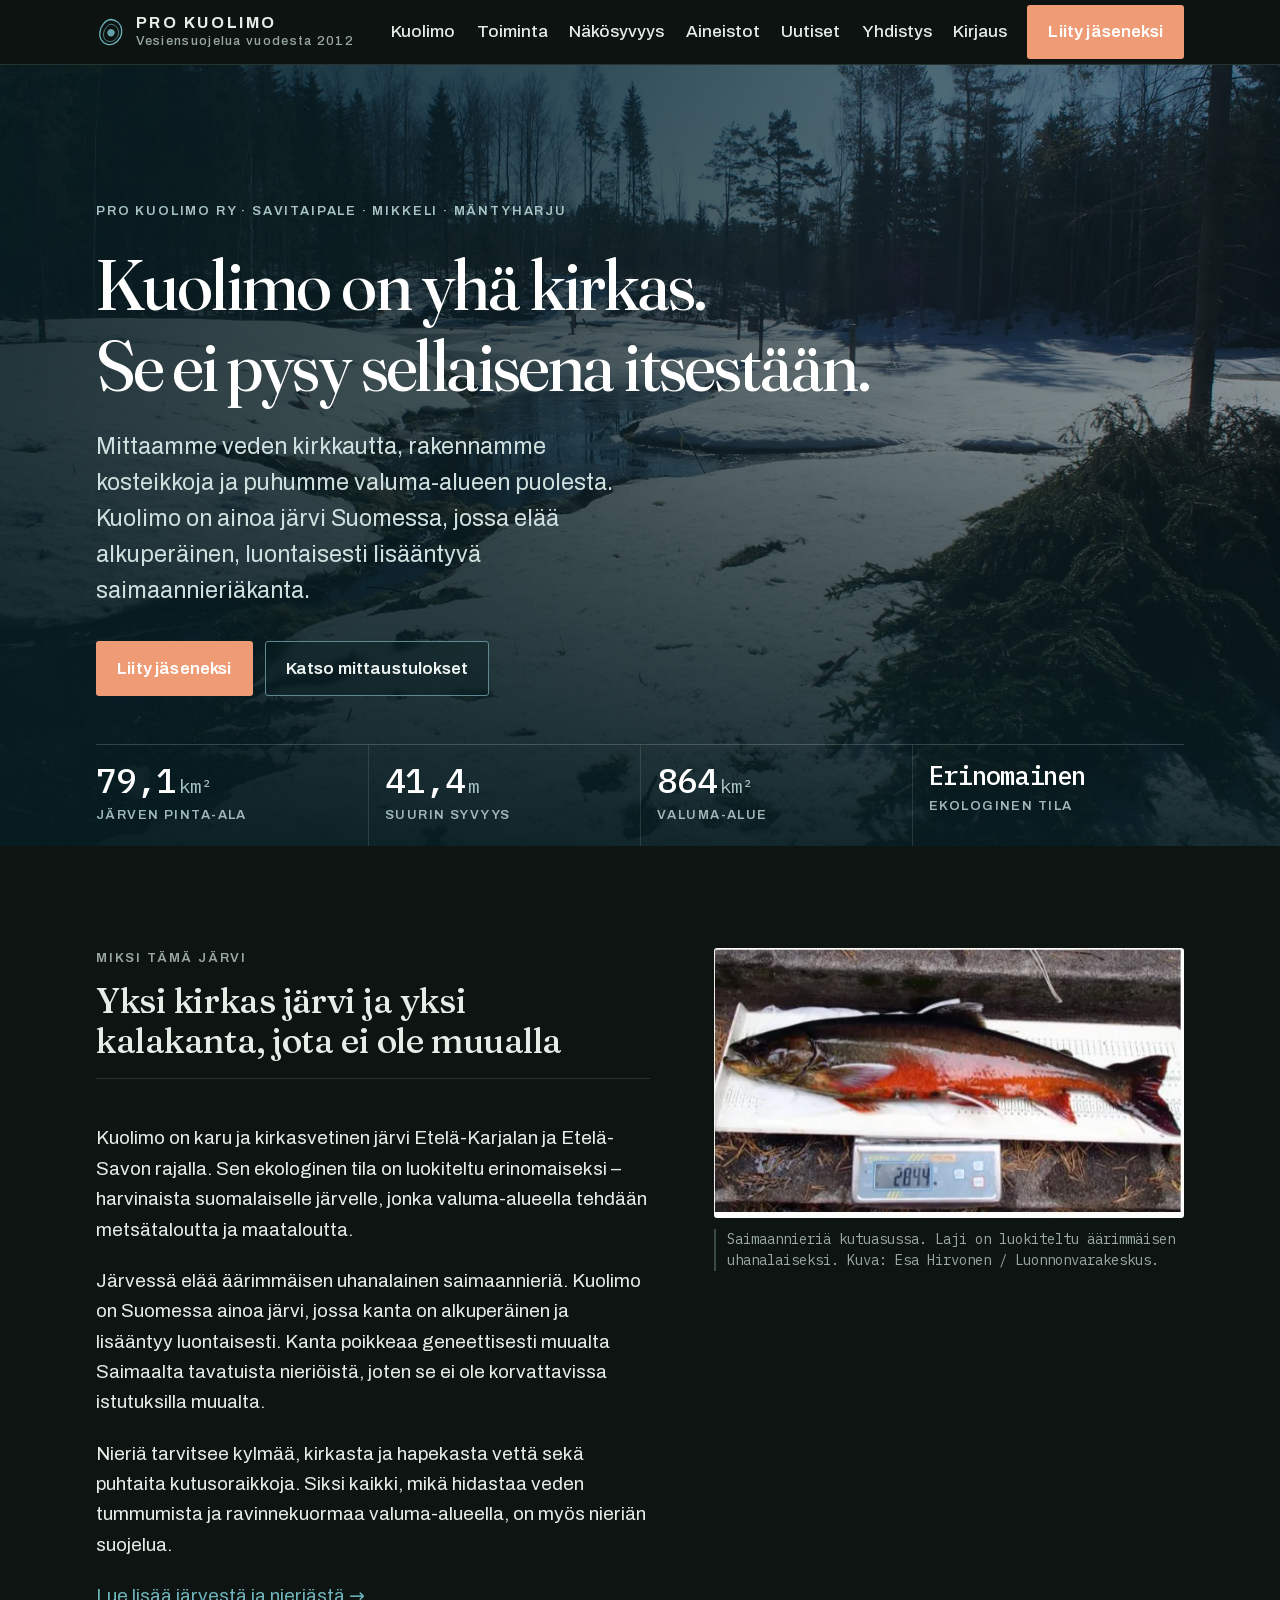
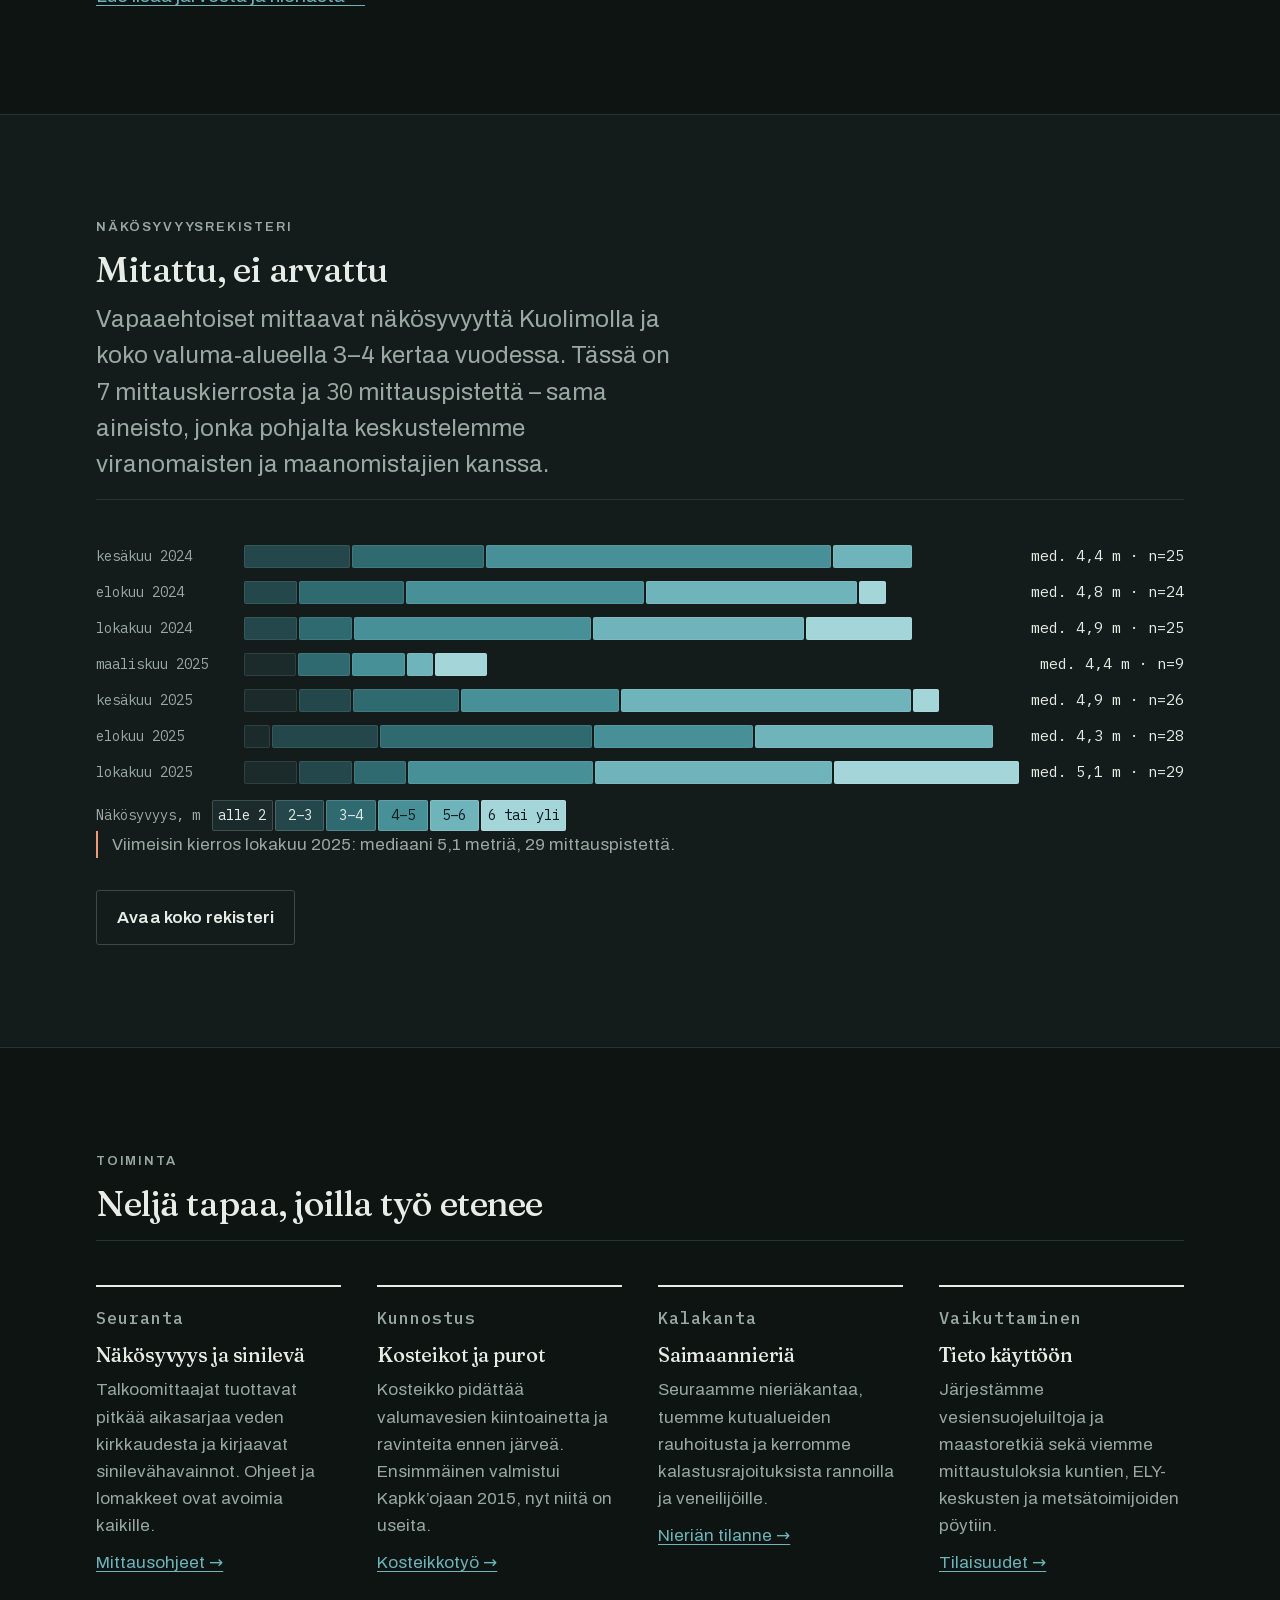
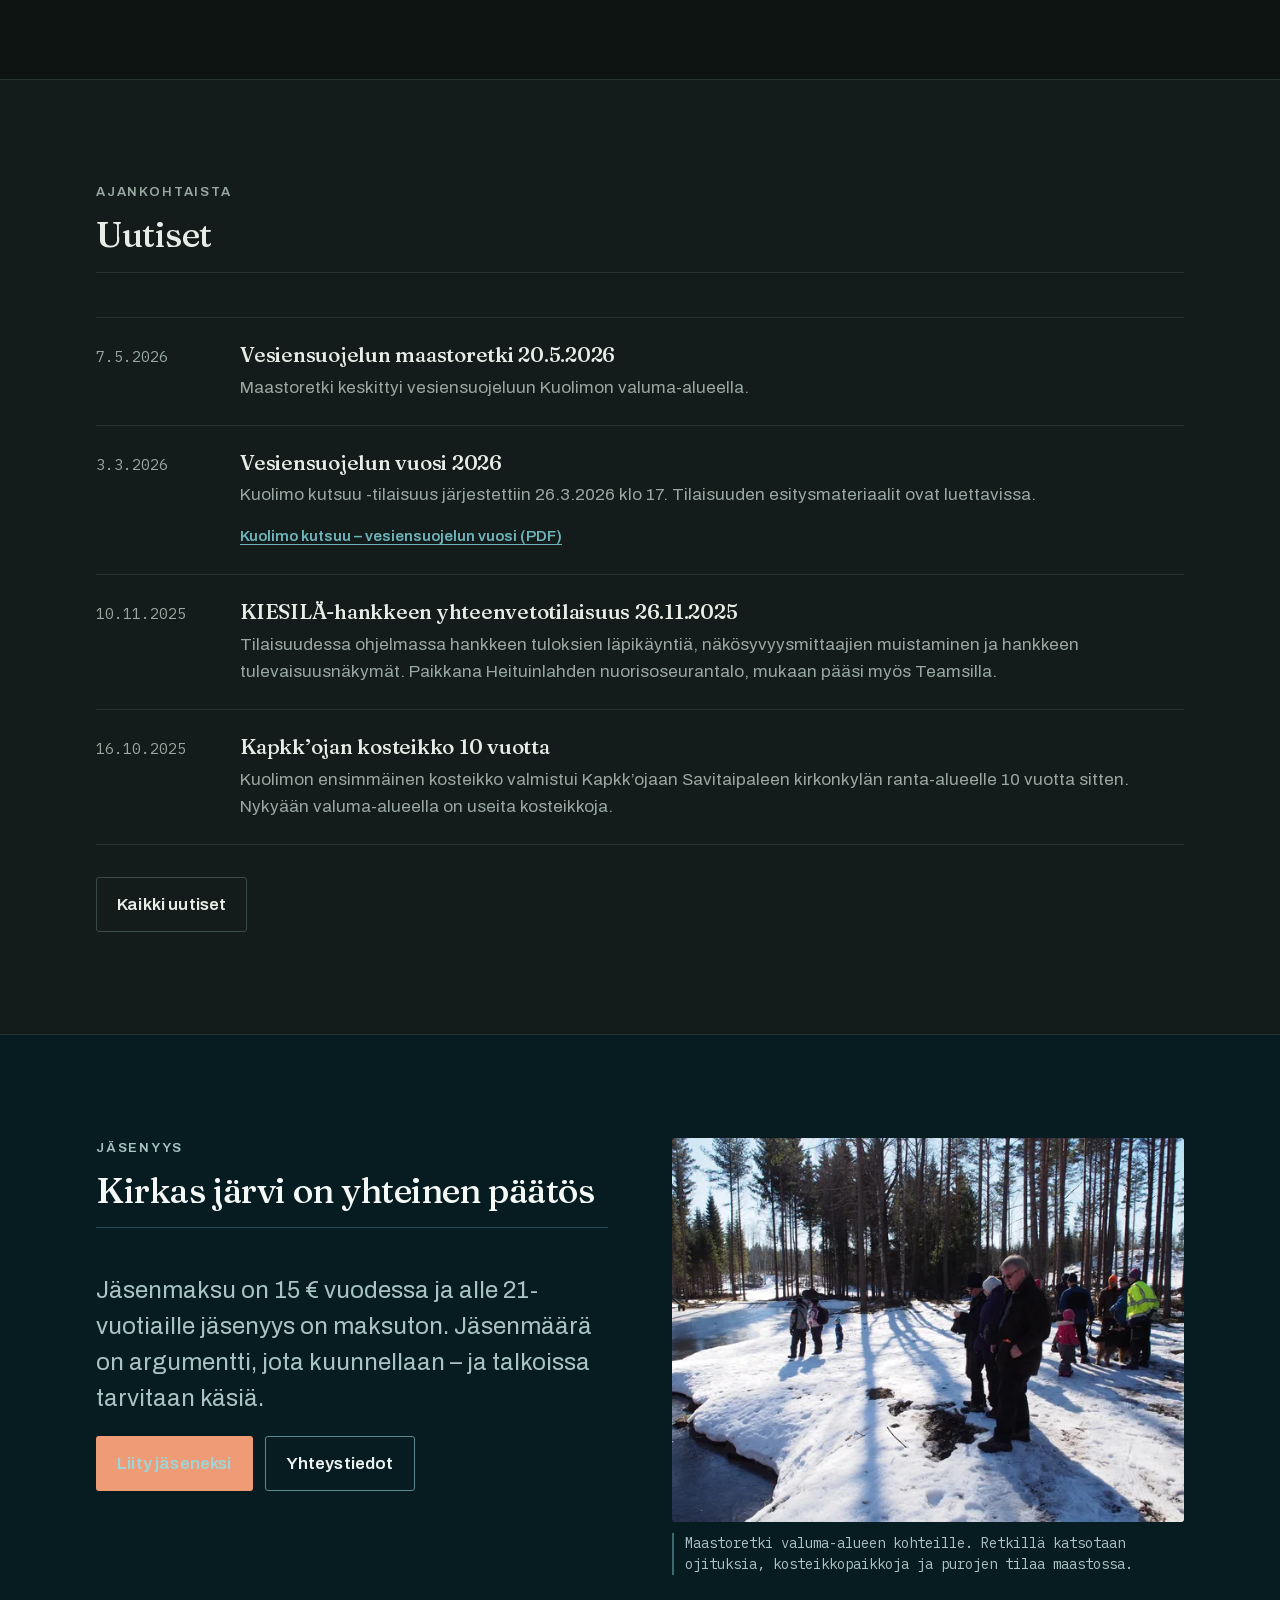
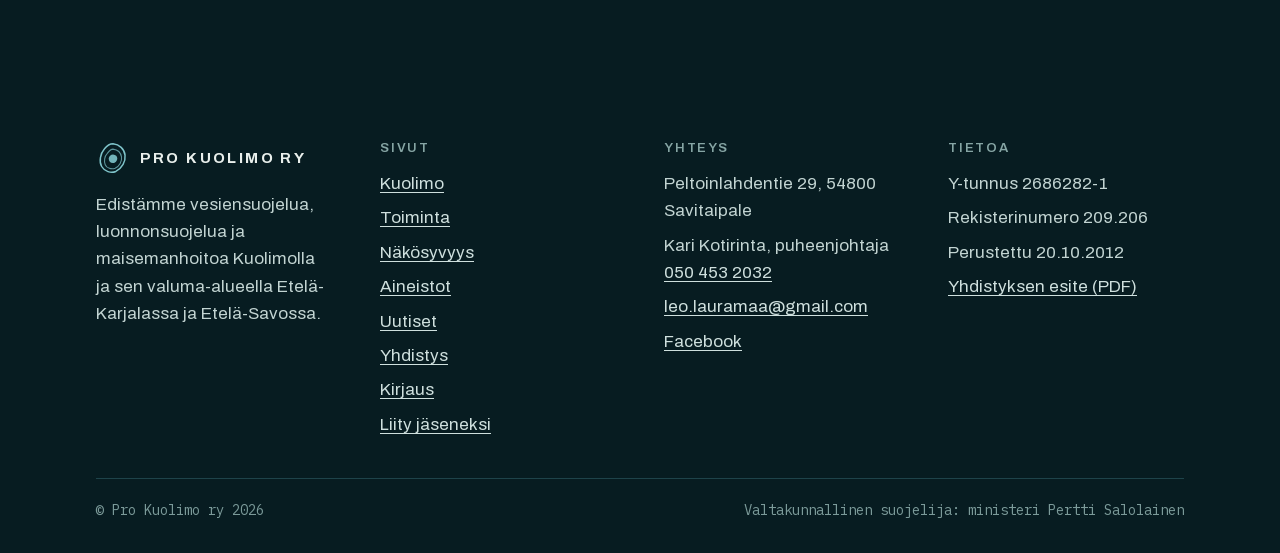
==== commit 8cc6ea7d: "Sivusto on vain tumma: poistetaan vaalea teema Vaaleassa laiteasetuksessa oleva puhelin näytti sivus" ====
--- a/index.html
+++ b/index.html
@@ -6,8 +6,7 @@
 <title>Pro Kuolimo ry – vesiensuojelua Kuolimolla</title>
 <meta name="description" content="Pro Kuolimo ry on vapaaehtoisyhdistys, joka mittaa, kunnostaa ja puolustaa Kuolimoa ja sen valuma-aluetta. Järvessä elää Suomen ainoa luontaisesti lisääntyvä alkuperäinen saimaannieriäkanta.">
 <link rel="canonical" href="https://prokuolimo.fi/">
-<meta name="theme-color" content="#edf1ee" media="(prefers-color-scheme: light)">
-<meta name="theme-color" content="#0d1412" media="(prefers-color-scheme: dark)">
+<meta name="theme-color" content="#0d1412">
 <meta property="og:type" content="website">
 <meta property="og:locale" content="fi_FI">
 <meta property="og:site_name" content="Pro Kuolimo ry">
@@ -124,7 +123,7 @@
       <div data-nakosyvyys-preview>
         <p class="status" data-status>Ladataan mittaustuloksia…</p>
         <noscript><p class="status">Mittaustulokset vaativat JavaScriptin.
-          <a href="https://prokuolimo.fi/wp-content/uploads/2025/11/2025-11-19-Pro-Kuolimo-näkösyvyysmittaustulokset.pdf">Lataa tulokset PDF-muodossa.</a></p></noscript>
+          <a href="aineistot/2025-11-19-pro-kuolimo-nakosyvyysmittaustulokset.pdf">Lataa tulokset PDF-muodossa.</a></p></noscript>
       </div>
       <p class="btn-row" style="margin-top:2rem">
         <a class="btn btn--ghost" href="nakosyvyys.html">Avaa koko rekisteri</a>
--- a/assets/css/site.css
+++ b/assets/css/site.css
@@ -82,38 +82,41 @@
 
 /* --- Muuttujat ---------------------------------------------------------- */
 :root {
-  color-scheme: light dark;
-
-  --paper: #edf1ee;
-  --paper-2: #e3e9e5;
-  --paper-3: #d9e1dd;
-  --ink: #0f1a19;
-  --ink-2: #47554f;
-  --rule: #c8d2cd;
-  --rule-strong: #a9b6b0;
-
-  --water: #12525c;
-  --water-hi: #0b2f37;
-  --water-tint: #dfe9e9;
-  --moss: #56712f;
-  --nieria: #a8471f;
-  --nieria-bright: #c8542a;
-
-  /* Näkösyvyyden sävysarja, vaalea tila. Tumma = kirkkaampi vesi. */
-  --b1: #dfe9e9;
-  --b2: #bcd5d7;
-  --b3: #91bcc0;
-  --b4: #5c9ba3;
-  --b5: #2c7480;
-  --b6: #12525c;
-  --b-on-light: #0f1a19;
-  --b-on-dark: #f2f6f4;
-  --b1-fg: var(--b-on-light);
-  --b2-fg: var(--b-on-light);
-  --b3-fg: var(--b-on-light);
+  color-scheme: dark;
+
+  --paper: #0d1412;
+  --paper-2: #131c1a;
+  --paper-3: #1a2523;
+  --ink: #e8ece7;
+  --ink-2: #9aa8a2;
+  --rule: #26332e;
+  --rule-strong: #3a4a44;
+
+  --water: #6fb4bb;
+  --water-hi: #071c21;
+  --water-tint: #132a2c;
+  --moss: #9ab86a;
+  --nieria: #e8916a;
+  --nieria-bright: #ef9c76;
+
+  /* Näkösyvyyden sävysarja: vaaleampi = kirkkaampi vesi. Sivusto on vain
+     tumma, joten sarjalla on yksi suunta – aiemmin vaaleassa tilassa suunta
+     oli päinvastainen, mikä hämäsi lukijaa. --b-on-light ja --b-on-dark ovat
+     tekstivärit vaaleille ja tummille sävyaskelmille. */
+  --b1: #1b2b2c;
+  --b2: #23474b;
+  --b3: #2f6a71;
+  --b4: #479098;
+  --b5: #6fb4bb;
+  --b6: #a3d5d9;
+  --b-on-light: #08181a;
+  --b-on-dark: #e8ece7;
+  --b1-fg: var(--b-on-dark);
+  --b2-fg: var(--b-on-dark);
+  --b3-fg: var(--b-on-dark);
   --b4-fg: var(--b-on-light);
-  --b5-fg: var(--b-on-dark);
-  --b6-fg: var(--b-on-dark);
+  --b5-fg: var(--b-on-light);
+  --b6-fg: var(--b-on-light);
 
   --serif: Fraunces, "Iowan Old Style", Palatino, Georgia, serif;
   --sans: Archivo, system-ui, -apple-system, "Segoe UI", Roboto, sans-serif;
@@ -138,43 +141,7 @@
   --gutter: clamp(1.25rem, 5vw, 3rem);
   --band-space: clamp(3.5rem, 8vw, 6.5rem);
   --radius: 3px;
-  --shadow: 0 1px 2px rgb(11 47 55 / 6%), 0 8px 24px -12px rgb(11 47 55 / 18%);
-}
-
-@media (prefers-color-scheme: dark) {
-  :root {
-    --paper: #0d1412;
-    --paper-2: #131c1a;
-    --paper-3: #1a2523;
-    --ink: #e8ece7;
-    --ink-2: #9aa8a2;
-    --rule: #26332e;
-    --rule-strong: #3a4a44;
-
-    --water: #6fb4bb;
-    --water-hi: #071c21;
-    --water-tint: #132a2c;
-    --moss: #9ab86a;
-    --nieria: #e8916a;
-    --nieria-bright: #ef9c76;
-
-    --b1: #1b2b2c;
-    --b2: #23474b;
-    --b3: #2f6a71;
-    --b4: #479098;
-    --b5: #6fb4bb;
-    --b6: #a3d5d9;
-    --b-on-light: #08181a;
-    --b-on-dark: #e8ece7;
-    --b1-fg: var(--b-on-dark);
-    --b2-fg: var(--b-on-dark);
-    --b3-fg: var(--b-on-dark);
-    --b4-fg: var(--b-on-light);
-    --b5-fg: var(--b-on-light);
-    --b6-fg: var(--b-on-light);
-
-    --shadow: 0 1px 2px rgb(0 0 0 / 40%), 0 8px 24px -12px rgb(0 0 0 / 60%);
-  }
+  --shadow: 0 1px 2px rgb(0 0 0 / 40%), 0 8px 24px -12px rgb(0 0 0 / 60%);
 }
 
 /* --- Perusta ------------------------------------------------------------ */
@@ -525,6 +492,15 @@
   color: var(--water);
 }
 
+/* Grid poistaa periytyvän rivinvälin (1,6) tuottaman tyhjän tilan nimen
+   rivilaatikosta. Inline-latonnassa rivin korkeus tulee kääre-elementin
+   strutista, ei nimen omasta line-heightista, joten rivien väliin jäisi
+   noin 6 px kuollutta tilaa jota marginaali ei koske. */
+.brand__text {
+  display: grid;
+  line-height: 1;
+}
+
 .brand__name {
   font-family: var(--sans);
   font-size: 1rem;
@@ -540,7 +516,10 @@
   font-weight: 500;
   letter-spacing: 0.1em;
   color: var(--ink-2);
-  margin-top: 0.25rem;
+  /* Leipätekstin rivinväli 1,6 kasvattaisi rivien väliin ylimääräisen
+     puoliskon; tunnus latotaan tiiviisti kahdeksi riviksi. */
+  line-height: 1.15;
+  margin-top: 0.15rem;
 }
 
 @media (max-width: 26rem) {
@@ -610,7 +589,10 @@
   background: currentcolor;
 }
 
-@media (max-width: 64rem) {
+/* Vaakavalikko vaihtuu hampurilaiseksi 74 rem:ssä, joka on sama mitta kuin
+   .wrap: sitä kapeammalla seitsemän kohtaa ja liity-painike eivät mahdu
+   yhdelle riville, vaan yläpalkki kasvaisi kaksiriviseksi joka sivulla. */
+@media (max-width: 74rem) {
   .nav-toggle {
     display: inline-flex;
   }
@@ -799,7 +781,10 @@
 .round__stat,
 .tier__price,
 .record td,
-.record th {
+.record th,
+.pin,
+.aikajana__nappi,
+.kirjaus__aika {
   overflow-wrap: normal;
   hyphens: none;
 }
@@ -1099,6 +1084,15 @@
 
 .doc:hover .doc__name {
   text-decoration-color: currentcolor;
+}
+
+/* Vuosi- ja tyyppitagit ovat yksi rivittyvä yksikkö: ne siirtyvät kapealla
+   näytöllä yhdessä seuraavalle riville, eivät koskaan erikseen. */
+.doc__tags {
+  display: flex;
+  flex: none;
+  gap: 0.4rem;
+  align-items: baseline;
 }
 
 .doc__meta {
@@ -1561,6 +1555,824 @@
   white-space: nowrap;
 }
 
+/* ==========================================================================
+   Muutos ajan yli pisteittäin (nakosyvyys.html, assets/js/nakosyvyys.js)
+   Pieniä kuvaajia rinnakkain, yksi sarja kussakin. Merkit ovat ohuita ja
+   apuviivat yhtä sävyä pohjasta, jotta 30 kuvaajaa ei huuda yhtä aikaa.
+   ========================================================================== */
+.trendisumma {
+  list-style: none;
+  margin: 0 0 2.25rem;
+  padding: 0;
+  display: grid;
+  grid-template-columns: repeat(auto-fit, minmax(min(9rem, 100%), 1fr));
+  gap: 1rem 1.5rem;
+  border-top: 1px solid var(--rule);
+  padding-top: 1.25rem;
+}
+
+.trendisumma li {
+  display: grid;
+  gap: 0.1rem;
+  min-width: 0;
+}
+
+.trendisumma b {
+  font-family: var(--mono);
+  font-size: 1.75rem;
+  font-weight: 500;
+  line-height: 1.1;
+  color: var(--water);
+}
+
+.trendisumma span {
+  font-size: var(--fs-micro);
+  color: var(--ink-2);
+}
+
+.trendiryhma + .trendiryhma {
+  margin-top: 2.25rem;
+}
+
+.trendiryhma h3 {
+  font-family: var(--sans);
+  font-size: var(--fs-label);
+  font-weight: 600;
+  letter-spacing: 0.14em;
+  text-transform: uppercase;
+  color: var(--ink-2);
+  padding-bottom: 0.5rem;
+  border-bottom: 1px solid var(--rule);
+}
+
+.trendiruudukko {
+  list-style: none;
+  margin: 1rem 0 0;
+  padding: 0;
+  display: grid;
+  /* min() antaa kortin kutistua, kun lukija on suurentanut fonttikokoa. */
+  grid-template-columns: repeat(auto-fill, minmax(min(11.5rem, 100%), 1fr));
+  gap: 1.25rem 1rem;
+}
+
+.trendi {
+  min-width: 0;
+  display: flex;
+  flex-direction: column;
+}
+
+/* Kahden rivin vähimmäiskorkeus pitää rivin kuvaajat samalla linjalla, vaikka
+   yksi mittauspaikan nimi katkeaisi kahdelle riville. Ilman sitä kuvaajia ei
+   voi verrata silmämääräisesti rivin poikki. */
+.trendi__nimi {
+  font-size: var(--fs-micro);
+  color: var(--ink-2);
+  line-height: 1.3;
+  min-height: 2.6em;
+}
+
+.trendi__nimi b {
+  font-family: var(--mono);
+  font-weight: 500;
+  overflow-wrap: normal;
+  color: var(--ink);
+}
+
+.trendi__kuva {
+  width: 100%;
+  height: auto;
+  margin-top: 0.35rem;
+}
+
+/* Apuviivat 2, 4 ja 6 metrin kohdalla: yhtenäinen hiusviiva, ei katkoviiva. */
+.trendi__apu {
+  stroke: var(--rule);
+  stroke-width: 1;
+  vector-effect: non-scaling-stroke;
+}
+
+/* Maaliskuun jääkierros merkitään, koska sitä ei voi verrata kesäkierroksiin. */
+.trendi__jaa {
+  fill: var(--rule);
+  opacity: 0.3;
+}
+
+.trendi__viiva {
+  fill: none;
+  stroke: var(--water);
+  stroke-width: 2;
+  stroke-linecap: round;
+  stroke-linejoin: round;
+  vector-effect: non-scaling-stroke;
+}
+
+.trendi__piste {
+  fill: var(--water);
+  /* Reunus on sama kuin osion pohja, jotta vierekkäiset pallot erottuvat. */
+  stroke: var(--paper);
+  stroke-width: 1.5;
+  vector-effect: non-scaling-stroke;
+}
+
+.trendi__luvut {
+  display: flex;
+  flex-wrap: wrap;
+  align-items: baseline;
+  gap: 0.15rem 0.6rem;
+  margin-top: 0.3rem;
+  font-size: var(--fs-micro);
+}
+
+.trendi__luvut > .num {
+  font-size: var(--fs-small);
+  color: var(--ink);
+}
+
+.trendi__muutos {
+  font-family: var(--mono);
+  overflow-wrap: normal;
+  color: var(--ink-2);
+}
+
+.trendi__muutos--tyhja {
+  font-family: var(--sans);
+}
+
+.trendi__pareja {
+  font-size: var(--fs-label);
+  color: var(--ink-2);
+}
+
+/* ==========================================================================
+   Kartta, aikajana ja mittausten kirjaus
+   (kartta.html, kirjaa.html – ks. assets/js/kartta-apu.js)
+   ========================================================================== */
+
+.wrap--kapea {
+  max-width: 48rem;
+}
+
+/* Kirjaussivu on työkalu, ei luettavaa tekstiä, joten se saa ylittää sivuston
+   74 rem:n lukumitan. Leveys on rem-mitta, joten se kasvaa selaimen
+   fonttikoon mukana eikä pakota kolmea saraketta ahtaalle. */
+.wrap--tyokalu {
+  max-width: 102rem;
+}
+
+.pagehead--tiivis {
+  padding-block: clamp(1.75rem, 5vw, 3rem);
+}
+
+/* --- Karttakehys --------------------------------------------------------- */
+.kartta {
+  height: clamp(20rem, 55vh, 34rem);
+  border: 1px solid var(--rule-strong);
+  border-radius: var(--radius);
+  background: var(--paper-3);
+  /* Leafletin omat paneelit ovat absoluuttisia; tämä pitää ne kehyksen sisällä. */
+  isolation: isolate;
+  z-index: 0;
+}
+
+.kartta--kirjaus {
+  height: clamp(17rem, 42vh, 26rem);
+}
+
+/* Laattoja ei käännetä negatiiviksi – kartan pitää näyttää kartalta. Tummassa
+   tilassa kirkkautta lasketaan sen verran, ettei valkoinen laatta häikäise. */
+.leaflet-tile-pane {
+  filter: brightness(0.82) contrast(1.06) saturate(0.9);
+}
+
+.leaflet-container {
+  font-family: var(--sans);
+  font-size: var(--fs-micro);
+  background: var(--paper-3);
+}
+
+.leaflet-container a {
+  color: var(--water);
+}
+
+.leaflet-control-attribution {
+  background: color-mix(in srgb, var(--paper) 86%, transparent);
+  color: var(--ink-2);
+}
+
+.leaflet-bar a,
+.leaflet-bar a:hover {
+  background: var(--paper);
+  color: var(--ink);
+  border-bottom-color: var(--rule);
+  /* Zoom-painikkeet ovat sormella painettavia. */
+  width: 2.25rem;
+  height: 2.25rem;
+  line-height: 2.25rem;
+  font-size: 1.25rem;
+}
+
+/* --- Karttamerkit -------------------------------------------------------- */
+/* Merkki on divIcon, joten värit tulevat samasta --b1…--b6-sarjasta kuin
+   rekisteritaulukossa ja tumma tila toimii ilman erillistä logiikkaa. */
+.pin {
+  display: grid;
+  place-items: center;
+  width: 2.375rem;
+  height: 2.375rem;
+  border-radius: 50%;
+  border: 2px solid var(--paper);
+  box-shadow: var(--shadow);
+  font-family: var(--mono);
+  font-size: 0.8125rem;
+  font-weight: 500;
+  line-height: 1;
+  overflow-wrap: normal;
+  background: var(--paper-3);
+  color: var(--ink);
+}
+
+.pin b {
+  font-weight: 500;
+}
+
+/* Pistetunnus on merkin alla pienenä, jotta lukema pysyy pääasiana. */
+.pin i {
+  position: absolute;
+  top: 100%;
+  margin-top: 2px;
+  font-style: normal;
+  font-size: var(--fs-label);
+  letter-spacing: 0.04em;
+  color: var(--ink-2);
+  text-shadow: 0 0 3px var(--paper), 0 0 3px var(--paper);
+}
+
+.pin[data-bin="1"] { background: var(--b1); color: var(--b1-fg); }
+.pin[data-bin="2"] { background: var(--b2); color: var(--b2-fg); }
+.pin[data-bin="3"] { background: var(--b3); color: var(--b3-fg); }
+.pin[data-bin="4"] { background: var(--b4); color: var(--b4-fg); }
+.pin[data-bin="5"] { background: var(--b5); color: var(--b5-fg); }
+.pin[data-bin="6"] { background: var(--b6); color: var(--b6-fg); }
+
+/* Ei mittausta kyseisellä kierroksella: tyhjä rengas, ei nolla. */
+.pin--tyhja {
+  background: transparent;
+  border: 2px dashed var(--rule-strong);
+  box-shadow: none;
+}
+
+/* Sijainti on vasta arvio, ei maastossa tarkistettu. */
+.pin--arvio {
+  border-style: dashed;
+}
+
+/* Kirjattava sijainti: nieriän väri, koska se on sivun tärkein toiminto. */
+.pin--kirjaus {
+  width: 2.625rem;
+  height: 2.625rem;
+  background: transparent;
+  border: 3px solid var(--nieria-bright);
+  box-shadow: 0 0 0 2px var(--paper);
+  cursor: grab;
+}
+
+.pin--kirjaus::after {
+  content: "";
+  width: 0.75rem;
+  height: 0.75rem;
+  border-radius: 50%;
+  background: var(--nieria-bright);
+}
+
+/* Oma GPS-sijainti on eri asia kuin kirjattava sijainti. */
+.pin--oma {
+  width: 1.125rem;
+  height: 1.125rem;
+  background: var(--water);
+  border: 2px solid var(--paper);
+}
+
+.oma-tarkkuus {
+  stroke: var(--water);
+  stroke-width: 1;
+  fill: var(--water);
+  fill-opacity: 0.12;
+}
+
+/* --- Ponnahdusikkuna ----------------------------------------------------- */
+.leaflet-popup-content-wrapper {
+  background: var(--paper);
+  color: var(--ink);
+  border-radius: var(--radius);
+  box-shadow: var(--shadow);
+}
+
+.leaflet-popup-tip {
+  background: var(--paper);
+}
+
+.leaflet-popup-content {
+  margin: 0.9rem 1rem;
+  font-size: var(--fs-small);
+  line-height: 1.5;
+}
+
+.popup h3 {
+  margin-bottom: 0.15rem;
+}
+
+.popup__meta {
+  font-size: var(--fs-micro);
+  color: var(--ink-2);
+  margin-bottom: 0.6rem;
+}
+
+.popup__sarja {
+  list-style: none;
+  margin: 0;
+  padding: 0;
+  border-top: 1px solid var(--rule);
+}
+
+.popup__sarja li {
+  display: flex;
+  gap: 0.75rem;
+  justify-content: space-between;
+  align-items: baseline;
+  padding: 0.3rem 0;
+  border-bottom: 1px solid var(--rule);
+}
+
+.popup__sarja em {
+  font-style: normal;
+  font-size: var(--fs-micro);
+  color: var(--ink-2);
+}
+
+.popup__sarja b {
+  font-family: var(--mono);
+  font-weight: 500;
+  overflow-wrap: normal;
+  padding: 0.05rem 0.4rem;
+  border-radius: 2px;
+}
+
+.popup__sarja b[data-bin="1"] { background: var(--b1); color: var(--b1-fg); }
+.popup__sarja b[data-bin="2"] { background: var(--b2); color: var(--b2-fg); }
+.popup__sarja b[data-bin="3"] { background: var(--b3); color: var(--b3-fg); }
+.popup__sarja b[data-bin="4"] { background: var(--b4); color: var(--b4-fg); }
+.popup__sarja b[data-bin="5"] { background: var(--b5); color: var(--b5-fg); }
+.popup__sarja b[data-bin="6"] { background: var(--b6); color: var(--b6-fg); }
+
+.popup__note {
+  margin-top: 0.6rem;
+  font-size: var(--fs-micro);
+  color: var(--ink-2);
+}
+
+/* --- Aikajana ------------------------------------------------------------ */
+.aikajana {
+  display: flex;
+  flex-wrap: wrap;
+  align-items: center;
+  gap: 0.6rem;
+  margin-top: 1.25rem;
+}
+
+.aikajana__nappi {
+  flex: none;
+  width: 2.75rem;
+  height: 2.75rem;
+  display: grid;
+  place-items: center;
+  font-size: 1.0625rem;
+  font-family: var(--sans);
+  color: var(--ink);
+  background: var(--paper);
+  border: 1px solid var(--rule-strong);
+  border-radius: var(--radius);
+  cursor: pointer;
+}
+
+.aikajana__nappi:hover {
+  border-color: var(--ink);
+  background: var(--paper-3);
+}
+
+.aikajana__nappi--soita {
+  color: var(--nieria);
+  border-color: var(--nieria-bright);
+}
+
+/* Liuku saa kasvaa, mutta sen on myös voitava kutistua kapealla näytöllä. */
+.aikajana__liuku {
+  flex: 1 1 min(14rem, 100%);
+  min-width: 0;
+  display: block;
+}
+
+.aikajana__liuku input {
+  width: 100%;
+  min-width: 0;
+  accent-color: var(--nieria-bright);
+  height: 2.75rem;
+}
+
+.aikajana__tila {
+  flex: 1 1 100%;
+  font-family: var(--mono);
+  font-size: var(--fs-small);
+  color: var(--ink-2);
+}
+
+.aikajana__tila b {
+  font-family: var(--sans);
+  font-weight: 600;
+  color: var(--ink);
+}
+
+/* --- Portti -------------------------------------------------------------- */
+.portti__lomake {
+  display: grid;
+  gap: 1rem;
+  max-width: 28rem;
+  padding: clamp(1.25rem, 4vw, 2rem);
+  background: var(--paper-2);
+  border: 1px solid var(--rule);
+  border-radius: var(--radius);
+}
+
+.portti__lomake .btn {
+  justify-content: center;
+}
+
+/* --- Kirjauslomake ------------------------------------------------------- */
+.lomake {
+  display: grid;
+  gap: 1.1rem;
+  margin-top: 1.5rem;
+}
+
+.lomake__rivi {
+  display: flex;
+  flex-wrap: wrap;
+  gap: 0.9rem;
+  align-items: end;
+}
+
+/* Kapea kenttä saa kutistua: kiinteä minimi työntäisi sivua sivusuunnassa,
+   kun lukija on suurentanut selaimen fonttikokoa. */
+.field--kapea {
+  flex: 1 1 min(9rem, 100%);
+}
+
+.field textarea {
+  font-family: var(--sans);
+  font-size: var(--fs-small);
+  padding: 0.55rem 0.7rem;
+  color: var(--ink);
+  background: var(--paper);
+  border: 1px solid var(--rule-strong);
+  border-radius: var(--radius);
+  min-width: 0;
+  width: 100%;
+  resize: vertical;
+}
+
+.field input,
+.field select,
+.field textarea {
+  max-width: none;
+}
+
+/* Sormella osuttavat kentät: 44 px on pienin kohtuullinen kosketuskohde. */
+.lomake .field input,
+.lomake .field select,
+.portti__lomake .field input {
+  min-height: 2.75rem;
+  font-size: var(--fs-body);
+}
+
+.lomake [data-nakosyvyys] {
+  font-family: var(--mono);
+}
+
+.btn--nyt {
+  flex: none;
+  min-height: 2.75rem;
+}
+
+.btn--tallenna {
+  justify-content: center;
+  min-height: 3.25rem;
+  font-size: var(--fs-body);
+}
+
+.btn-row--kirjaus {
+  margin-top: 0.75rem;
+}
+
+.valinta {
+  display: grid;
+  grid-template-columns: auto minmax(0, 1fr);
+  gap: 0.7rem;
+  align-items: start;
+  font-size: var(--fs-small);
+  color: var(--ink-2);
+}
+
+.valinta input {
+  width: 1.4rem;
+  height: 1.4rem;
+  margin-top: 0.15rem;
+  accent-color: var(--nieria-bright);
+}
+
+.lomake__virhe {
+  font-size: var(--fs-small);
+  color: var(--nieria);
+  padding-left: 0.9rem;
+  border-left: 2px solid var(--nieria-bright);
+}
+
+/* Kirjattava koordinaatti on lomakkeen tärkein yksittäinen tieto, joten se on
+   otsikoitu lukema eikä virkkeen sisään upotettu luku. Alarivi kertoo, mistä
+   koordinaatti on peräisin – se ratkaisee, kuinka luotettava se on. */
+.sijaintitila {
+  display: grid;
+  gap: 0.2rem;
+  margin-top: 0.9rem;
+  padding: 0.8rem 0.95rem;
+  background: var(--paper-2);
+  border: 1px solid var(--rule);
+  border-radius: var(--radius);
+  font-size: var(--fs-small);
+  color: var(--ink-2);
+}
+
+.sijaintitila__arvo {
+  font-family: var(--mono);
+  font-size: var(--fs-body);
+  font-weight: 500;
+  color: var(--ink);
+  overflow-wrap: normal;
+}
+
+.sijaintitila__meta {
+  font-size: var(--fs-micro);
+}
+
+.sijaintitila__viesti {
+  font-family: var(--mono);
+}
+
+.sijaintitila__varoitus {
+  margin-top: 0.35rem;
+  font-size: var(--fs-micro);
+  color: var(--nieria);
+  border-left: 2px solid var(--nieria-bright);
+  padding-left: 0.6rem;
+}
+
+/* --- Kirjausnäkymän asettelu --------------------------------------------- */
+/* Puhelimella pystysarake: kartta, lomake, lista.
+
+   Työpöydällä lomake nousee kartan viereen ja tallennetut kirjaukset kartan
+   alle, jotta juuri tallennettu rivi on samassa näkymässä kuin lomake – muuten
+   tallennus näyttää siltä, ettei mitään tapahtunut.
+
+   Isolla näytöllä kaikki kolme mahtuvat rinnakkain. Molemmat rajat ovat
+   rem-mittoja, joten suurennettu selaimen fonttikoko siirtää vaihdon isommalle
+   näytölle sen sijaan että sarakkeet ahtautuisivat. */
+.kirjausnakyma {
+  display: grid;
+  gap: 1.5rem;
+}
+
+@media (min-width: 62rem) {
+  .kirjausnakyma {
+    grid-template-columns: minmax(0, 1.05fr) minmax(0, 1fr);
+    column-gap: 2rem;
+    row-gap: 1.75rem;
+    align-items: start;
+  }
+
+  .kirjausnakyma__kartta {
+    grid-column: 1;
+    grid-row: 1;
+  }
+
+  .kirjausnakyma__lomake {
+    grid-column: 2;
+    grid-row: 1 / span 2;
+    margin-top: 0;
+  }
+
+  /* Kahden luokan valitsin on tarpeen: .kirjaukset-säännöt tulevat tässä
+     tiedostossa myöhemmin, joten yhden luokan nollaus häviäisi niille. */
+  .kirjausnakyma .kirjausnakyma__lista {
+    grid-column: 1;
+    grid-row: 2;
+    margin-top: 0;
+  }
+
+  /* Kartta on työpöydällä vain osa leveydestä, joten se saa lisää korkeutta
+     – muuten mittauspisteet jäävät liian lähelle toisiaan osuttaviksi. */
+  .kirjausnakyma .kartta--kirjaus {
+    height: clamp(22rem, 48vh, 32rem);
+  }
+}
+
+@media (min-width: 86rem) {
+  .kirjausnakyma {
+    grid-template-columns: minmax(0, 1.2fr) minmax(0, 1fr) minmax(0, 1fr);
+  }
+
+  .kirjausnakyma__lomake {
+    grid-column: 2;
+    grid-row: 1;
+  }
+
+  /* Omana sarakkeenaan lista alkaa samalta riviltä kuin kartta, joten sitä ei
+     enää eroteta yläviivalla kuten kartan alla ollessaan. */
+  .kirjausnakyma .kirjausnakyma__lista {
+    grid-column: 3;
+    grid-row: 1;
+    padding-top: 0;
+    border-top: 0;
+  }
+}
+
+/* --- Tallennuksen kuittaus ----------------------------------------------- */
+.kuittaus {
+  font-size: var(--fs-small);
+  color: var(--ink);
+  background: var(--paper-2);
+  border: 1px solid var(--moss);
+  border-left-width: 3px;
+  border-radius: var(--radius);
+  padding: 0.7rem 0.9rem;
+}
+
+/* --- Tallennetut kirjaukset ---------------------------------------------- */
+.kirjaukset {
+  margin-top: 2.5rem;
+  padding-top: 1.75rem;
+  border-top: 1px solid var(--rule);
+}
+
+.kirjaukset h2 {
+  margin-bottom: 0.6rem;
+}
+
+.kirjaukset h2 span {
+  font-family: var(--mono);
+  font-size: var(--fs-small);
+  color: var(--ink-2);
+}
+
+.kirjaukset .btn-row {
+  margin-top: 1.25rem;
+}
+
+.kirjauslista {
+  list-style: none;
+  margin: 1.25rem 0 0;
+  padding: 0;
+  border-top: 1px solid var(--rule);
+}
+
+.kirjaus {
+  position: relative;
+  padding: 0.85rem 0;
+  border-bottom: 1px solid var(--rule);
+}
+
+/* Koko rivi on napautettava: painikkeen ::after-peite kattaa rivin, mutta
+   painike itse pysyy oikeana <button>-elementtinä näppäimistöä ja
+   ruudunlukijaa varten. Poista-painike nostetaan peitteen yläpuolelle. */
+.kirjaus__valitse {
+  flex: none;
+  font-family: var(--sans);
+  font-size: var(--fs-micro);
+  color: var(--water);
+  background: none;
+  border: 1px solid transparent;
+  border-radius: var(--radius);
+  padding: 0.35rem 0.6rem;
+  cursor: pointer;
+  margin-left: auto;
+}
+
+.kirjaus__valitse::after {
+  content: "";
+  position: absolute;
+  inset: 0;
+}
+
+.kirjaus:hover {
+  background: var(--paper-2);
+}
+
+.kirjaus:hover .kirjaus__valitse {
+  border-color: var(--rule-strong);
+}
+
+.kirjaus__valitse:focus-visible {
+  border-color: var(--nieria-bright);
+}
+
+/* Rivi, joka on nyt kartalla ja lomakkeessa. */
+.kirjaus--valittu {
+  background: var(--paper-2);
+  box-shadow: inset 3px 0 0 var(--water);
+  padding-left: 0.75rem;
+}
+
+.kirjaus__poista {
+  position: relative;
+  z-index: 1;
+}
+
+/* Juuri tallennettu rivi merkitään, jotta sen löytää listasta heti. */
+.kirjaus--uusin {
+  border-left: 3px solid var(--moss);
+  padding-left: 0.75rem;
+  background: var(--paper-2);
+}
+
+.kirjaus__paa {
+  display: flex;
+  flex-wrap: wrap;
+  align-items: baseline;
+  gap: 0.5rem 0.9rem;
+}
+
+.kirjaus__arvo {
+  flex: none;
+  font-size: 1.25rem;
+  color: var(--water);
+}
+
+.kirjaus__aika {
+  flex: 0 1 auto;
+  min-width: 0;
+  font-size: var(--fs-micro);
+  color: var(--ink-2);
+}
+
+.kirjaus__poista {
+  flex: none;
+  font-family: var(--sans);
+  font-size: var(--fs-micro);
+  color: var(--ink-2);
+  background: none;
+  border: 1px solid var(--rule);
+  border-radius: var(--radius);
+  padding: 0.35rem 0.6rem;
+  cursor: pointer;
+}
+
+.kirjaus__poista:hover {
+  color: var(--nieria);
+  border-color: var(--nieria-bright);
+}
+
+/* Kaikki tallennetut kentät näkyviin: kirjaaja tarkistaa aineiston täältä. */
+.kirjaus__tiedot {
+  margin: 0.45rem 0 0;
+  display: grid;
+  gap: 0.15rem;
+  font-size: var(--fs-micro);
+}
+
+.kirjaus__tiedot > div {
+  display: grid;
+  grid-template-columns: minmax(0, 7rem) minmax(0, 1fr);
+  gap: 0.6rem;
+}
+
+.kirjaus__tiedot dt {
+  color: var(--ink-2);
+}
+
+.kirjaus__tiedot dd {
+  margin: 0;
+  min-width: 0;
+  color: var(--ink);
+}
+
+.kirjaus__lahde {
+  color: var(--ink-2);
+}
+
+@media (max-width: 26rem) {
+  .kirjaus__tiedot > div {
+    grid-template-columns: minmax(0, 1fr);
+    gap: 0;
+  }
+}
+
 @media print {
   .topbar,
   .hero__media,
